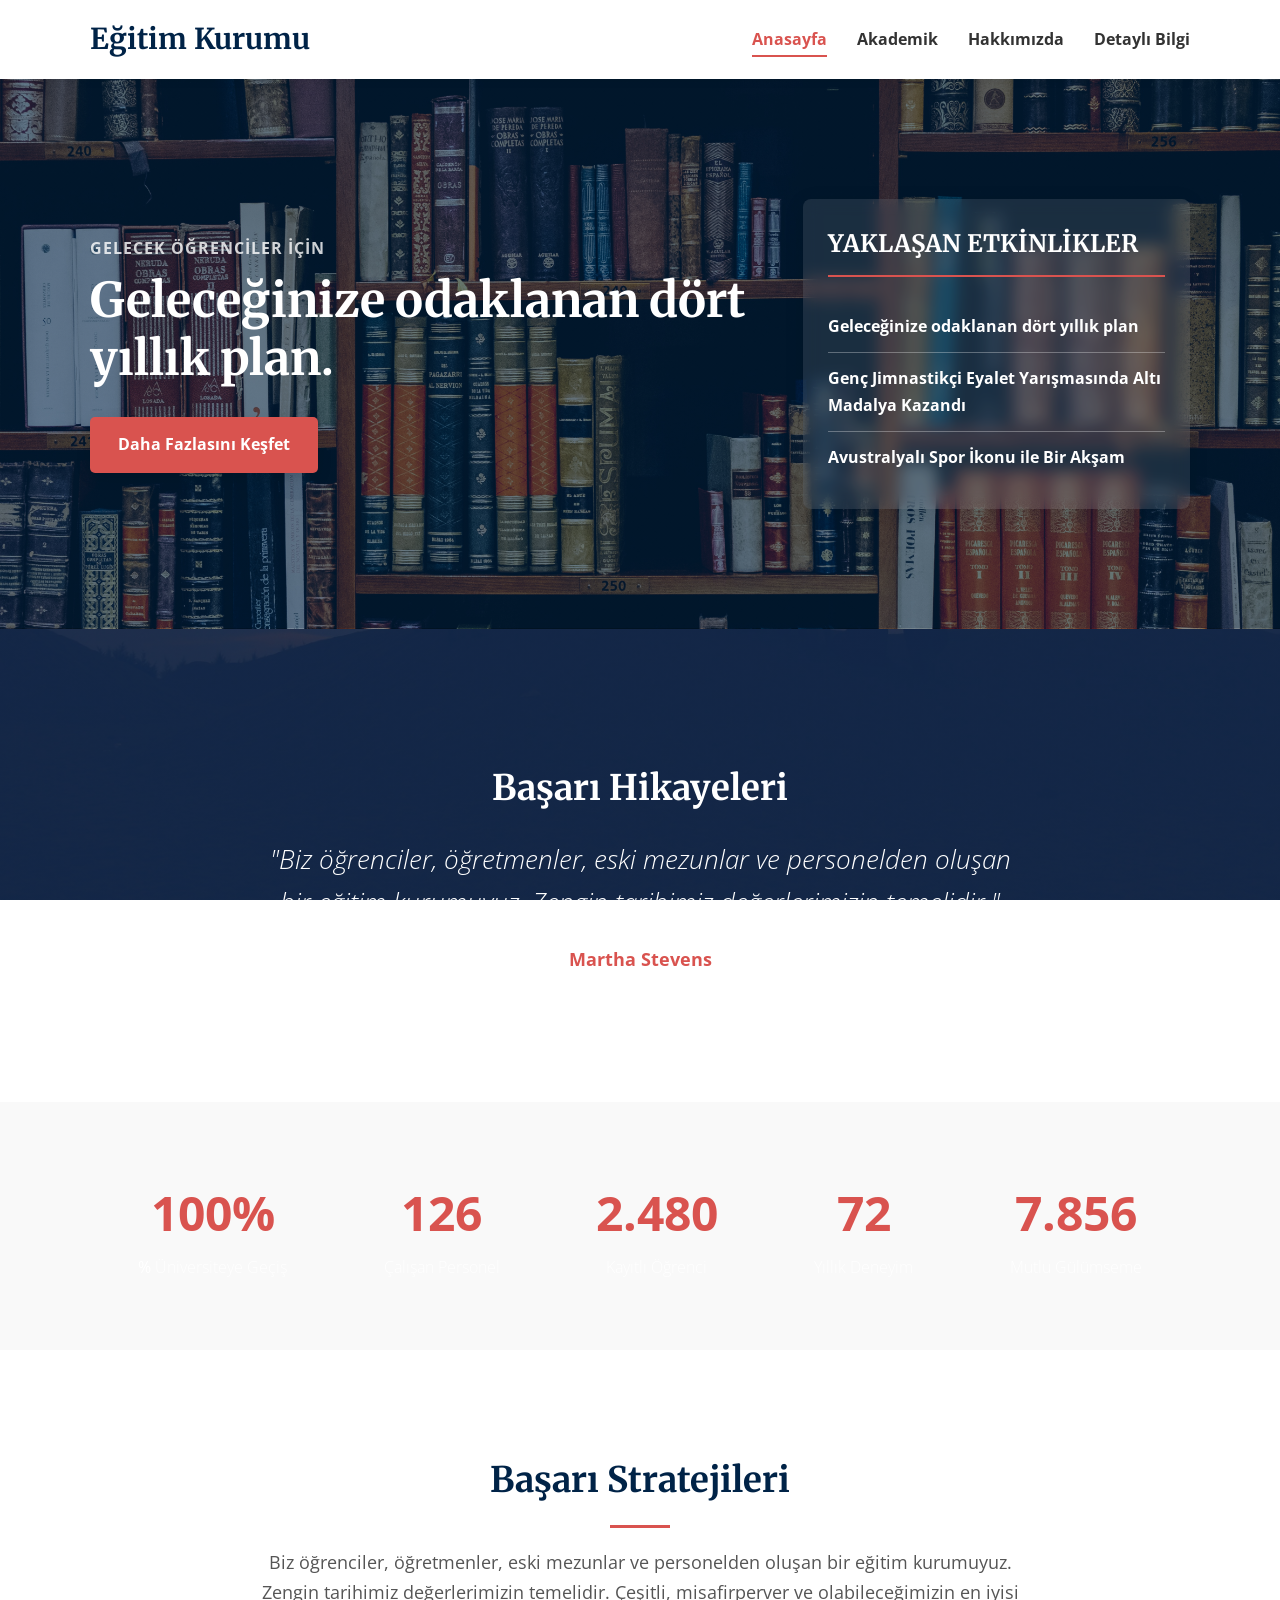
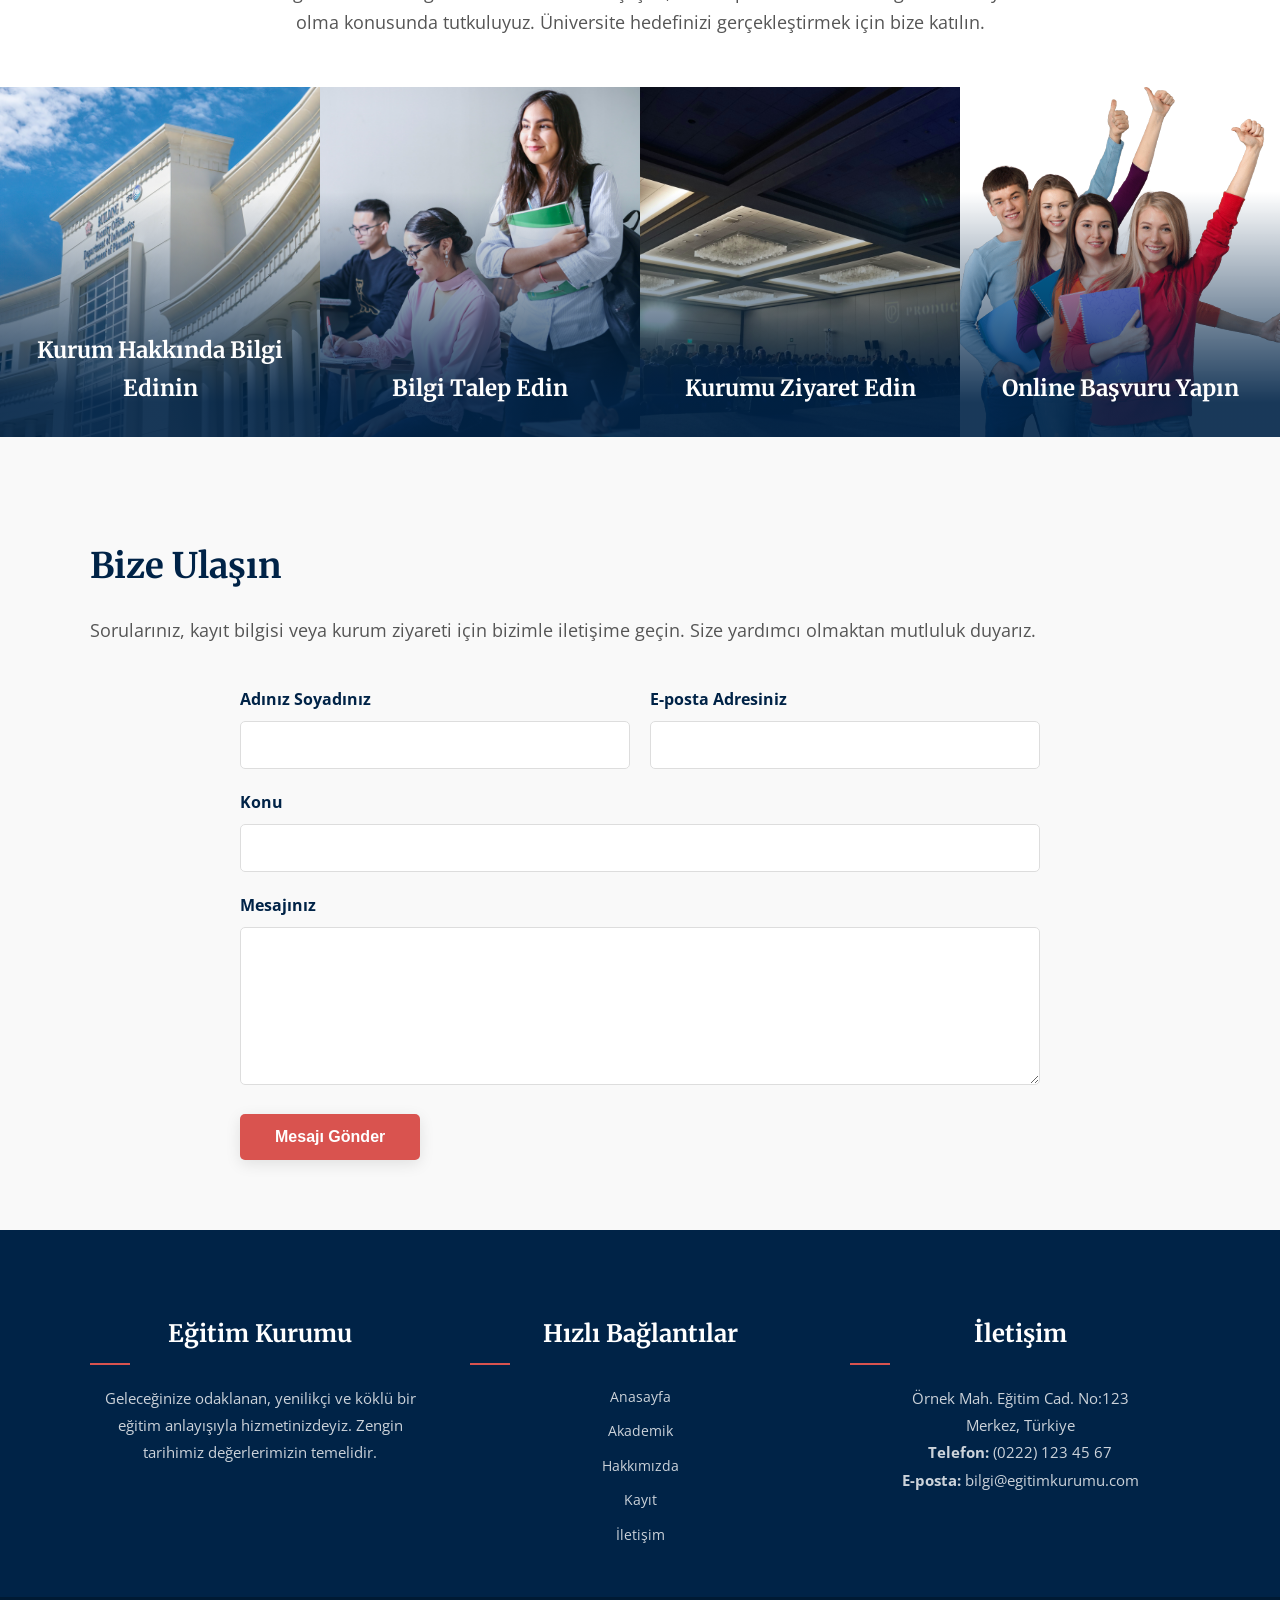
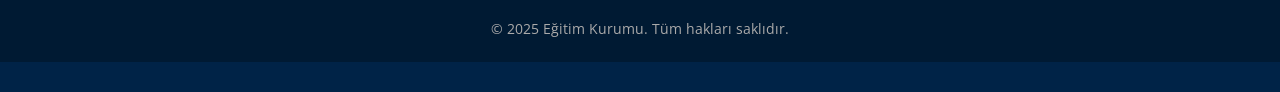
==== index.html @ 1feba9d6 "Add files via upload" ====
<!DOCTYPE html>
<html lang="tr">
<head>
    <meta charset="UTF-8">
    <meta name="viewport" content="width=device-width, initial-scale=1.0">
    <title>Eğitim Kurumu - Modern Tasarım</title>
    <link rel="stylesheet" href="style.css">
    
    <link rel="preconnect" href="https://fonts.googleapis.com">
    <link rel="preconnect" href="https://fonts.gstatic.com" crossorigin>
    <link href="https://fonts.googleapis.com/css2?family=Merriweather:wght@400;700&family=Open+Sans:wght@300;400;700&display=swap" rel="stylesheet">
</head>
<body>

    <header>
        
        <nav class="main-nav">
            <div class="container">
                <div class="logo">
                    <strong>Eğitim Kurumu</strong>
                </div>
                <ul class="nav-links">
                    <li><a href="index.html" class="active">Anasayfa</a></li>
                    <li><a href="akademik.html">Akademik</a></li>
                    <li><a href="hakkimizda.html">Hakkımızda</a></li>
                    <li><a href="detayli_bilgi.html">Detaylı Bilgi</a></li>
                    
                </ul>
            </div>
        </nav>
    </header>

    <main>
        <section class="hero">
            <div class="hero-content container">
                <div class="hero-left reveal-on-scroll">
                    <span class="subtitle">GELECEK ÖĞRENCİLER İÇİN</span>
                    <h1>Geleceğinize odaklanan dört yıllık plan.</h1>
                    <a href="#" class="btn-explore">Daha Fazlasını Keşfet</a>
                </div>
                <div class="hero-right reveal-on-scroll">
                    <div class="events-box">
                        <h3>YAKLAŞAN ETKİNLİKLER</h3>
                        <ul>
                            <li><a href="#">Geleceğinize odaklanan dört yıllık plan</a></li>
                            <li><a href="#">Genç Jimnastikçi Eyalet Yarışmasında Altı Madalya Kazandı</a></li>
                            <li><a href="#">Avustralyalı Spor İkonu ile Bir Akşam</a></li>
                        </ul>
                    </div>
                </div>
            </div>
        </section>

        <section class="success-stories">
            <div class="container reveal-on-scroll">
                <h2>Başarı Hikayeleri</h2>
                <p class="testimonial-quote">"Biz öğrenciler, öğretmenler, eski mezunlar ve personelden oluşan bir eğitim kurumuyuz. Zengin tarihimiz değerlerimizin temelidir."</p>
                <span class="testimonial-author">Martha Stevens</span>
                <span class="testimonial-title">Eğitim Kurumu Mezunu</span>
            </div>
        </section>

        <section class="stats">
             <div class="container stats-grid reveal-on-scroll">
                <div class="stat-item">
                    <span class="stat-number stat-counter" data-target="100">0</span>%
                    <span class="stat-label">Üniversiteye Geçiş</span>
                </div>
                <div class="stat-item">
                    <span class="stat-number stat-counter" data-target="126">0</span>
                    <span class="stat-label">Çalışan Personel</span>
                </div>
                <div class="stat-item">
                    <span class="stat-number stat-counter" data-target="2480">0</span>
                    <span class="stat-label">Kayıtlı Öğrenci</span>
                </div>
                <div class="stat-item">
                    <span class="stat-number stat-counter" data-target="72">0</span>
                    <span class="stat-label">Yıllık Deneyim</span>
                </div>
                <div class="stat-item">
                    <span class="stat-number stat-counter" data-target="7856">0</span>
                    <span class="stat-label">Mutlu Gülümseme</span>
                </div>
            </div>
        </section>

        <section class="strategies">
            <div class="container intro reveal-on-scroll">
                <h2>Başarı Stratejileri</h2>
                <p>Biz öğrenciler, öğretmenler, eski mezunlar ve personelden oluşan bir eğitim kurumuyuz. Zengin tarihimiz değerlerimizin temelidir. Çeşitli, misafirperver ve olabileceğimizin en iyisi olma konusunda tutkuluyuz. Üniversite hedefinizi gerçekleştirmek için bize katılın.</p>
            </div>
            
             <div class="cta-grid reveal-on-scroll">
                <div class="cta-item" style="background-image: url(info.jpg);">
                    <a href="#">Kurum Hakkında Bilgi Edinin</a>
                </div>
                <div class="cta-item" style="background-image: url(derslik.jpg);">
                    <a href="#">Bilgi Talep Edin</a>
                </div>
                <div class="cta-item" style="background-image: url(photoexample1.jpg);">
                    <a href="#">Kurumu Ziyaret Edin</a>
                </div>
                <div class="cta-item" style="background-image: url(photoexample2.png);">
                    <a href="#">Online Başvuru Yapın</a>
                </div>
            </div>
        </section>
		
		<section class="contact">
    <div class="container reveal-on-scroll">
        <div class="intro text-center">
            <h2>Bize Ulaşın</h2>
            <p>Sorularınız, kayıt bilgisi veya kurum ziyareti için bizimle iletişime geçin. Size yardımcı olmaktan mutluluk duyarız.</p>
        </div>
        
        <form action="#" method="POST" class="contact-form">
            <div class="form-grid">
                <div class="form-group">
                    <label for="name">Adınız Soyadınız</label>
                    <input type="text" id="name" name="name" required>
                </div>
                <div class="form-group">
                    <label for="email">E-posta Adresiniz</label>
                    <input type="email" id="email" name="email" required>
                </div>
            </div>
            <div class="form-group">
                <label for="subject">Konu</label>
                <input type="text" id="subject" name="subject">
            </div>
            <div class="form-group">
                <label for="message">Mesajınız</label>
                <textarea id="message" name="message" rows="6" required></textarea>
            </div>
            <div class="text-center">
                <button type="submit" class="btn-explore">Mesajı Gönder</button>
            </div>
        </form>
    </div>
</section>
    </main>
	<footer class="main-footer">
    <div class="container footer-grid">
        
        <div class="footer-column">
            <h3>Eğitim Kurumu</h3>
            <p>Geleceğinize odaklanan, yenilikçi ve köklü bir eğitim anlayışıyla hizmetinizdeyiz. Zengin tarihimiz değerlerimizin temelidir.</p>
        </div>

        <div class="footer-column">
            <h3>Hızlı Bağlantılar</h3>
            <ul class="footer-links">
                <li><a href="index.html">Anasayfa</a></li>
                <li><a href="akademik.html">Akademik</a></li>
                <li><a href="hakkimizda.html">Hakkımızda</a></li>
                <li><a href="#">Kayıt</a></li>
                <li><a href="#">İletişim</a></li>
            </ul>
        </div>

        <div class="footer-column">
            <h3>İletişim</h3>
            <p>
                Örnek Mah. Eğitim Cad. No:123<br>
                Merkez, Türkiye
            </p>
            <p>
                <strong>Telefon:</strong> (0222) 123 45 67<br>
                <strong>E-posta:</strong> bilgi@egitimkurumu.com
            </p>
        </div>

    </div>
    
    <div class="footer-bottom">
        <div class="container">
            <p>&copy; 2025 Eğitim Kurumu. Tüm hakları saklıdır.</p>
        </div>
    </div>
</footer>

    <script>
        document.addEventListener("DOMContentLoaded", () => {
            
            // --- BÖLÜM 1: SAYAÇ ANİMASYONU (Mevcut Kod) ---
            const animateCounter = (el, target) => {
                let start = 0;
                let duration = 2000; 
                let startTime = null;

                const step = (timestamp) => {
                    if (!startTime) startTime = timestamp;
                    const progress = Math.min((timestamp - startTime) / duration, 1);
                    el.innerText = Math.floor(progress * target).toLocaleString('tr-TR');
                    
                    if (progress < 1) {
                        window.requestAnimationFrame(step);
                    } else {
                        el.innerText = target.toLocaleString('tr-TR');
                        if (el.dataset.target === "100") {
                            el.innerText += "%";
                        }
                    }
                };
                window.requestAnimationFrame(step);
            };

            const counterObserver = new IntersectionObserver((entries, observer) => {
                entries.forEach(entry => {
                    if (entry.isIntersecting) {
                        const counter = entry.target.querySelector('.stat-counter');
                        const target = +counter.dataset.target; 
                        animateCounter(counter, target);
                        observer.unobserve(entry.target); 
                    }
                });
            }, {
                threshold: 0.5 
            });

            document.querySelectorAll('.stat-item').forEach(item => {
                counterObserver.observe(item);
            });


            // --- BÖLÜM 2: YENİ EKLENDİ (Scroll'da Belirme Efekti) ---
            const revealObserver = new IntersectionObserver((entries, observer) => {
                entries.forEach(entry => {
                    // Öğe ekrana girdiği anda
                    if (entry.isIntersecting) {
                        // 'is-visible' sınıfını ekle (CSS animasyonu tetikler)
                        entry.target.classList.add('is-visible');
                        // Animasyon bir kez çalıştığı için gözlemlemeyi bırak
                        observer.unobserve(entry.target);
                    }
                });
            }, {
                threshold: 0.1 // Öğenin %10'u görününce tetikle
            });

            // .reveal-on-scroll sınıfına sahip tüm öğeleri seç ve gözlemle
            document.querySelectorAll('.reveal-on-scroll').forEach(el => {
                revealObserver.observe(el);
            });

        });
    </script>



</body>
</html>
---- style.css ----
/* --- TEMEL AYARLAR VE YENİ DEĞİŞKENLER --- */
:root {
    --primary-color: #002347; /* Ana Koyu Mavi */
    --accent-color: #d9534f;  /* Vurgu Rengi (Kırmızı) */
    --text-dark: #333;
    --text-light: #f4f4f4;
    --section-bg: #f9f9f9;   /* Bölümler için açık gri arka plan */
}

/* Daha pürüzsüz kaydırma ve kutu hesaplaması */
html {
    scroll-behavior: smooth;
}

body {
    /* Yeni ve daha profesyonel yazı tipleri */
    font-family: 'Open Sans', sans-serif;
    margin: 0;
    padding: 0;
    color: var(--text-dark);
    line-height: 1.7;
    background-color: #fff;
    -webkit-font-smoothing: antialiased; /* Fontları daha net göster */
}

.container {
    width: 90%;
    max-width: 1100px;
    margin: 0 auto;
}

h1, h2, h3, h4, h5, h6 {
    /* Başlıklar için daha şık, tırnaklı bir font */
    font-family: 'Merriweather', serif;
    font-weight: 700;
    color: var(--primary-color);
}

h1 { font-size: 3rem; }
h2 { font-size: 2.2rem; margin-bottom: 20px; }
h3 { font-size: 1.5rem; }

/* Genel bölüm stilleri (daha fazla boşluk) */
section {
    padding: 70px 0;
}
/* Her ikinci bölüme farklı arka plan rengi */
section:nth-of-type(odd) {
    background-color: var(--section-bg);
}

a {
    text-decoration: none;
    color: var(--accent-color);
    /* Tüm linklere yumuşak geçiş efekti */
    transition: all 0.3s ease;
}
a:hover {
    color: var(--primary-color);
}

/* --- HEADER / MENÜ --- */
.top-bar {
    background-color: var(--section-bg);
    padding: 10px 0;
    font-size: 0.85rem;
    border-bottom: 1px solid #ddd;
}
.top-bar .container { text-align: right; }
.top-bar a { margin-left: 15px; color: #555; }
.top-bar a:hover { color: var(--accent-color); }

.main-nav {
    background-color: #fff;
    padding: 15px 0;
    /* Menüyü sayfadan ayıran gölge efekti */
    box-shadow: 0 2px 10px rgba(0,0,0,0.05);
    position: sticky; /* Menüyü üste sabitler */
    top: 0;
    z-index: 1000;
}
.main-nav .container {
    display: flex;
    justify-content: space-between;
    align-items: center;
}
.logo { font-size: 1.8rem; font-family: 'Merriweather', serif; }
.logo strong { color: var(--primary-color); }

.nav-links { list-style: none; margin: 0; padding: 0; display: flex; }
.nav-links li { margin-left: 30px; }
.nav-links a {
    font-weight: 700;
    color: var(--text-dark);
    padding-bottom: 5px;
    position: relative; /* Efekt için */
}

/* Navigasyon için alt çizgi efekti */
.nav-links a::after {
    content: '';
    position: absolute;
    bottom: -2px;
    left: 0;
    width: 0;
    height: 2px;
    background-color: var(--accent-color);
    transition: width 0.4s ease;
}
.nav-links a:hover::after,
.nav-links a.active::after {
    width: 100%;
}
.nav-links a.active { color: var(--accent-color); }

/* --- ANA KARŞILAMA (HERO) --- */
.hero {
    background-image: linear-gradient(rgba(0, 35, 71, 0.6), rgba(0, 35, 71, 0.6)), url("mainbackground.jpg");
    background-size: cover;
    background-position: center;
    color: #fff;
    padding: 120px 0;
}
.hero-content {
    display: flex;
    justify-content: space-between;
    align-items: center;
    gap: 40px; /* Aradaki boşluk */
}
.hero-left { flex: 2; }
.hero-left .subtitle {
    font-size: 1rem;
    font-weight: 700;
    letter-spacing: 1px;
    color: rgba(255,255,255,0.8);
}
.hero-left h1 {
    margin: 10px 0 30px 0;
    color: #fff; /* Başlık rengi */
    line-height: 1.2;
}

/* Gelişmiş Buton Stili ve Efekti */
.btn-explore {
    background-color: var(--accent-color);
    color: #fff;
    padding: 14px 28px;
    border-radius: 5px;
    font-weight: 700;
    font-size: 1rem;
    display: inline-block; /* Efektler için */
    box-shadow: 0 4px 15px rgba(0,0,0,0.1);
    transition: all 0.3s ease;
}
.btn-explore:hover {
    background-color: #c9302c;
    color: #fff;
    /* Butona 'kalkma' efekti */
    transform: translateY(-3px);
    box-shadow: 0 6px 20px rgba(0,0,0,0.2);
}

.hero-right {
    flex: 1;
    background-color: rgba(255, 255, 255, 0.1);
    backdrop-filter: blur(8px);
    padding: 25px;
    border-radius: 8px; /* Yumuşak kenarlar */
    box-shadow: 0 4px 20px rgba(0,0,0,0.1);
}
.events-box h3 {
    border-bottom: 2px solid var(--accent-color);
    padding-bottom: 10px;
    margin-top: 0;
    color: #fff;
}
.events-box ul { list-style: none; padding: 0; margin: 0; }
.events-box li {
    padding: 12px 0;
    border-bottom: 1px solid rgba(255, 255, 255, 0.3);
}
.events-box li:last-child { border-bottom: none; }
.events-box a { color: #fff; font-weight: 700; }
.events-box a:hover { color: var(--accent-color); }

/* --- BAŞARI HİKAYELERİ (PARALAKS EFEKTİ) --- */
.success-stories {
    background-image: linear-gradient(rgba(0, 35, 71, 0.7), rgba(0, 35, 71, 0.7)), url('mezunlar.jpg');
    background-size: cover;
    background-position: center;
    color: #fff;
    padding: 100px 0;
    /* Basit Paralaks Efekti */
    background-attachment: fixed;
    text-align: center;
}
.success-stories h2 { color: #fff; }
.testimonial-quote {
    font-size: 1.6rem;
    font-style: italic;
    font-weight: 300;
    max-width: 750px;
    margin: 20px auto;
}
.testimonial-author {
    display: block;
    font-weight: 700;
    font-size: 1.1rem;
    margin-top: 20px;
    color: var(--accent-color);
}
.testimonial-title { font-size: 0.9rem; color: rgba(255,255,255,0.8); }

/* --- İSTATİSTİKLER (SAYAÇ EFEKTİ) --- */
.stats {
    background-color: var(--primary-color);
    color: #fff;
    padding: 60px 0;
}
.stats-grid {
    display: flex;
    justify-content: space-around;
    text-align: center;
    flex-wrap: wrap; /* Mobil için */
}
.stat-item {
    padding: 10px 20px;
}
.stat-item .stat-number {
    display: block;
    font-size: 3rem;
    font-weight: 700;
    color: var(--accent-color);
}
.stat-item .stat-label {
    font-size: 1rem;
    font-weight: 300;
    color: rgba(255,255,255,0.9);
}

/* --- STRATEJİLER (GELİŞMİŞ HOVER EFEKTİ) --- */
.strategies {
    padding-top: 70px;
    padding-bottom: 0; /* Grid altta olduğu için */
    background-color: #fff;
}
.strategies .intro {
    max-width: 800px;
    margin: 0 auto 50px auto;
    text-align: center;
}
.strategies .intro h2::after {
    /* Başlık altına şık bir ayraç */
    content: '';
    display: block;
    width: 60px;
    height: 3px;
    background-color: var(--accent-color);
    margin: 15px auto 0;
}
.strategies .intro p {
    font-size: 1.1rem;
    color: #555;
}

.cta-grid {
    display: grid;
    grid-template-columns: repeat(4, 1fr);
    width: 100%;
}
.cta-item {
    height: 350px;
    background-size: cover;
    background-position: center;
    position: relative;
    display: flex;
    justify-content: center;
    align-items: flex-end;
    overflow: hidden; /* Taşan efekti gizle */
    text-align: center;
}
.cta-item a {
    color: #fff;
    font-size: 1.4rem;
    font-family: 'Merriweather', serif;
    font-weight: 700;
    padding: 30px 20px;
    position: relative;
    z-index: 2;
    transition: all 0.4s ease;
    width: 100%;
}

/* Görüntü zoom efekti için arkaplan katmanı */
.cta-item::before {
    content: '';
    position: absolute;
    top: 0; left: 0; right: 0; bottom: 0;
    background: inherit; /* HTML'deki stili kopyalar */
    background-size: cover;
    background-position: center;
    z-index: 0;
    transition: transform 0.5s ease-out; /* Zoom efekti */
}
/* Alttan gelen gölge katmanı */
.cta-item::after {
    content: '';
    position: absolute;
    bottom: 0; left: 0; right: 0;
    height: 100%;
    background: linear-gradient(to top, rgba(0, 35, 71, 0.9) 10%, transparent 70%);
    z-index: 1;
    transition: all 0.4s ease;
}

/* CTA HOVER EFEKTİ */
.cta-item:hover::before {
    /* Arka plan resmini büyüt */
    transform: scale(1.1);
}
.cta-item:hover::after {
    /* Gölgeyi daha belirgin yap */
    background: linear-gradient(to top, rgba(0, 35, 71, 1) 30%, transparent 80%);
}
.cta-item:hover a {
    /* Metni hafifçe yukarı kaldır */
    transform: translateY(-10px);
}

/* --- FOOTER --- */
.main-footer {
    background-color: #222;
    color: #aaa;
    padding: 30px 0;
    text-align: center;
    font-size: 0.9rem;
}
.main-footer p { margin: 0; }

.reveal-on-scroll {
    opacity: 0;
    transform: translateY(40px); /* 40px aşağıdan gelsin */
    transition: opacity 1s ease-out, transform 0.8s ease-out;
    
    /* Tarayıcıya ipucu vererek performansı artır */
    will-change: opacity, transform; 
}

/* 2. Bitiş durumu: JavaScript bu sınıfı ekleyecek */
.reveal-on-scroll.is-visible {
    opacity: 1;
    transform: translateY(0);
}

/* 3. (Opsiyonel) Hero bölümündeki sağ kutu biraz gecikmeli gelsin */
.hero-right.reveal-on-scroll {
    transition-delay: 0.2s; /* 200ms gecikme */
}

/* 4. (Opsiyonel) Strateji kartları biraz gecikmeli gelsin */
.cta-grid.reveal-on-scroll {
    transition-delay: 0.3s; /* 300ms gecikme */
}
/* --- YENİ EKLENDİ: İLETİŞİM FORMU --- */
.contact {
    background-color: var(--section-bg); /* Açık gri arka plan */
}

.contact .intro p {
    font-size: 1.1rem;
    color: #555;
}

.contact-form {
    max-width: 800px;
    margin: 40px auto 0 auto;
}

/* Formu grid ile 2'li sütunlara ayır */
.form-grid {
    display: grid;
    grid-template-columns: 1fr 1fr;
    gap: 20px;
}

.form-group {
    margin-bottom: 20px;
}

.form-group label {
    display: block;
    margin-bottom: 8px;
    font-weight: 700;
    color: var(--primary-color);
}

.form-group input,
.form-group textarea {
    width: 100%;
    padding: 12px;
    border: 1px solid #ddd;
    border-radius: 5px;
    font-family: 'Open Sans', sans-serif;
    font-size: 1rem;
    box-sizing: border-box; /* Önemli: Padding'i genişliğe dahil et */
    transition: border-color 0.3s, box-shadow 0.3s;
}

.form-group input:focus,
.form-group textarea:focus {
    outline: none;
    border-color: var(--primary-color);
    box-shadow: 0 0 5px rgba(0, 35, 71, 0.2);
}

.contact-form .btn-explore {
    font-size: 1rem;
    padding: 14px 35px;
    cursor: pointer;
    border: none;
}


/* --- YENİ EKLENDİ: FOOTER --- */
.main-footer {
    background-color: var(--primary-color);
    color: rgba(255, 255, 255, 0.8);
    padding-top: 60px;
}

.footer-grid {
    display: grid;
    grid-template-columns: repeat(3, 1fr); /* 3 sütunlu grid */
    gap: 40px;
    padding-bottom: 40px;
}

.footer-column h3 {
    color: #fff;
    font-family: 'Merriweather', serif;
    margin-bottom: 20px;
    position: relative;
}

/* Başlık altı çizgi efekti */
.footer-column h3::after {
    content: '';
    display: block;
    width: 40px;
    height: 2px;
    background-color: var(--accent-color);
    margin-top: 8px;
}

.footer-column p {
    line-height: 1.8;
    font-size: 0.95rem;
}

.footer-links {
    list-style: none;
    padding: 0;
    margin: 0;
}

.footer-links li {
    margin-bottom: 10px;
}

.footer-links a {
    color: rgba(255, 255, 255, 0.8);
    text-decoration: none;
    transition: all 0.3s ease;
}

.footer-links a:hover {
    color: #fff;
    padding-left: 5px; /* Hover'da hafif kayma efekti */
}

.footer-bottom {
    background-color: #001a33; /* Ana renkten biraz daha koyu */
    color: #aaa;
    padding: 20px 0;
    text-align: center;
    font-size: 0.9rem;
}

.footer-bottom p {
    margin: 0;
}
/* --- YENİ EKLENDİ: AKADEMİK SAYFASI STİLLERİ --- */

/* 1. Sayfa Başlığı (Mini Hero) */
.page-header {
    background-image: linear-gradient(rgba(0, 35, 71, 0.7), rgba(0, 35, 71, 0.7)), url('https://placehold.co/1920x400/5a7a9a/white?text=Akademik');
    background-size: cover;
    background-position: center;
    padding: 80px 0;
    text-align: center;
    color: #fff;
}

.page-header h1 {
    color: #fff;
    font-size: 3rem;
}

/* 2. Felsefe Bölümü (Arka plan rengi) */
.philosophy {
    background-color: var(--section-bg);
}
.philosophy .intro p {
    font-size: 1.2rem;
    font-style: italic;
    color: #555;
    max-width: 800px;
    margin-left: auto;
    margin-right: auto;
}

/* 3. Programlar Bölümü */
.programs {
    background-color: #fff;
}

.program-grid {
    display: grid;
    grid-template-columns: repeat(3, 1fr);
    gap: 30px;
    margin-top: 40px;
}

.program-card {
    background-color: #fff;
    border-radius: 8px;
    box-shadow: 0 4px 20px rgba(0,0,0,0.07);
    overflow: hidden;
    transition: transform 0.3s ease, box-shadow 0.3s ease;
}

.program-card:hover {
    transform: translateY(-8px);
    box-shadow: 0 10px 30px rgba(0,0,0,0.12);
}

.program-card img {
    width: 100%;
    height: 200px; /* Kart görselleri için sabit yükseklik */
    object-fit: cover; /* Resmin orantılı kalmasını sağlar */
    display: block;
}

.program-content {
    padding: 25px;
}

.program-content h3 {
    margin-top: 0;
    margin-bottom: 10px;
    color: var(--primary-color);
}

.program-content p {
    font-size: 0.95rem;
    color: #555;
    line-height: 1.6;
}

.btn-learn-more {
    display: inline-block;
    margin-top: 15px;
    font-weight: 700;
    color: var(--accent-color);
    text-decoration: none;
    position: relative;
}

.btn-learn-more::after {
    content: '→';
    margin-left: 5px;
    transition: margin-left 0.3s ease;
}

.btn-learn-more:hover::after {
    margin-left: 10px;
}

/* 4. Kaynaklar (Split Section) */
.resources {
    background-color: var(--section-bg);
}
.split-section {
    display: grid;
    grid-template-columns: 1fr 1fr;
    gap: 40px;
    align-items: center;
}
.split-image img {
    width: 100%;
    border-radius: 8px;
    box-shadow: 0 10px 30px rgba(0,0,0,0.1);
}
.split-content h2 {
    margin-top: 0;
}
.split-content p {
    font-size: 1.05rem;
    line-height: 1.7;
}

/* 5. Eylem Çağrısı Banner */
.cta-banner {
    background-color: var(--primary-color);
    color: #fff;
    padding: 60px 0;
}
.cta-banner h2 {
    color: #fff;
    margin-top: 0;
}
.cta-banner p {
    font-size: 1.2rem;
    color: rgba(255,255,255,0.8);
    margin-bottom: 30px;
}
.cta-banner .btn-explore {
    background-color: #fff;
    color: var(--primary-color);
}
.cta-banner .btn-explore:hover {
    background-color: var(--accent-color);
    color: #fff;
}
.page-header p.subtitle {
    font-size: 1.3rem;
    font-weight: 300;
    color: rgba(255, 255, 255, 0.8);
    margin-top: 10px;
}


/* 4'lü (2x2) program grid'i için yeni sınıf */
.program-grid-fours {
    display: grid;
    grid-template-columns: repeat(2, 1fr); /* Varsayılan olarak 2 sütun */
    gap: 30px;
    margin-top: 40px;
}

/* Kaynaklar bölümündeki özellik listesi */
.split-content .feature-list {
    list-style-type: none; /* Madde işareti olmasın */
    padding-left: 0;
    margin-top: 20px;
}

.split-content .feature-list li {
    font-size: 1.05rem;
    position: relative;
    padding-left: 30px; /* İkon için boşluk */
    margin-bottom: 15px;
}

/* Liste elemanları için 'tik' işareti efekti */
.split-content .feature-list li::before {
    content: '✓'; /* Tik işareti */
    position: absolute;
    left: 0;
    top: 0;
    color: var(--accent-color); /* Kırmızı vurgu rengi */
    font-weight: 700;
    font-size: 1.2rem;
}
/* --- YENİ EKLENDİ: HAKKIMIZDA SAYFASI STİLLERİ --- */

/* Giriş Bölümü */
.about-intro {
    padding: 70px 0;
    background-color: #fff;
}
.about-intro .lead {
    font-size: 1.3rem;
    font-weight: 400;
    color: var(--primary-color);
    max-width: 900px;
    margin: 20px auto 30px auto;
    line-height: 1.6;
}
.about-intro p {
    max-width: 800px;
    margin: 0 auto 15px auto;
    color: #555;
    line-height: 1.7;
}

/* Misyon ve Vizyon (Mevcut split-section kullanıldı) */
.mission-vision {
    background-color: var(--section-bg);
}
/* Görseli ters çevir (misyon bölümü için) */
.split-section.reverse {
    grid-template-areas: "content image";
}
.split-section.reverse .split-image {
    grid-area: image;
}
.split-section.reverse .split-content {
    grid-area: content;
}

/* Neden Bizi Seçmelisiniz? */
.why-choose-us {
    background-color: #fff;
}
.feature-grid {
    display: grid;
    grid-template-columns: repeat(3, 1fr);
    gap: 30px;
    margin-top: 50px;
}
.feature-item {
    text-align: center;
    padding: 30px;
    background-color: var(--section-bg);
    border-radius: 8px;
    box-shadow: 0 4px 15px rgba(0,0,0,0.05);
    transition: transform 0.3s ease, box-shadow 0.3s ease;
}
.feature-item:hover {
    transform: translateY(-5px);
    box-shadow: 0 8px 25px rgba(0,0,0,0.1);
}
.feature-item i { /* İkonlar için yer tutucu */
    font-size: 3rem;
    color: var(--accent-color);
    margin-bottom: 20px;
    display: block;
}
/* Not: İkonları gerçek font ikonlarıyla (Font Awesome gibi) değiştirmelisiniz */
.feature-item h3 {
    color: var(--primary-color);
    margin-top: 0;
    margin-bottom: 10px;
}
.feature-item p {
    font-size: 0.95rem;
    color: #555;
    line-height: 1.6;
}

/* Ekibimiz Bölümü */
.our-team {
    background-color: var(--section-bg);
}
.team-grid {
    display: grid;
    grid-template-columns: repeat(4, 1fr);
    gap: 30px;
    margin-top: 50px;
}
.team-member {
    background-color: #fff;
    border-radius: 8px;
    overflow: hidden;
    box-shadow: 0 4px 15px rgba(0,0,0,0.07);
    text-align: center;
    padding-bottom: 20px;
    transition: transform 0.3s ease, box-shadow 0.3s ease;
}
.team-member:hover {
    transform: translateY(-5px);
    box-shadow: 0 8px 25px rgba(0,0,0,0.12);
}
.team-member img {
    width: 100%;
    height: 250px; /* Görsel sabit yüksekliği */
    object-fit: cover;
    display: block;
    margin-bottom: 15px;
}
.team-member h3 {
    margin: 0;
    color: var(--primary-color);
}
.team-member span {
    display: block;
    font-size: 0.9rem;
    color: var(--accent-color);
    margin-bottom: 10px;
}
.team-member p {
    font-size: 0.9rem;
    color: #666;
    padding: 0 15px;
    line-height: 1.6;
}

/* Galeri Bölümü */
.gallery {
    background-color: #fff;
}
.gallery-grid {
    display: grid;
    grid-template-columns: repeat(auto-fit, minmax(300px, 1fr)); /* Esnek grid */
    gap: 15px;
    margin-top: 50px;
}
.gallery-grid img {
    width: 100%;
    height: 250px; /* Galeri görselleri için sabit yükseklik */
    object-fit: cover;
    border-radius: 8px;
    box-shadow: 0 4px 15px rgba(0,0,0,0.07);
    transition: transform 0.3s ease, box-shadow 0.3s ease;
}
.gallery-grid img:hover {
    transform: scale(1.03);
    box-shadow: 0 8px 25px rgba(0,0,0,0.12);
}
/* --- YENİ EKLENDİ: DETAYLI BİLGİ SAYFASI --- */

.contact-page-section {
    background-color: var(--section-bg);
    padding: 60px 0;
}

.contact-page-grid {
    display: grid;
    grid-template-columns: 1fr 1.2fr; /* Sağ taraf (form) biraz daha geniş */
    gap: 40px;
    align-items: start; /* Yukarı hizala */
}

/* Sol Sütun: Bilgi Kutusu */
.contact-info-box {
    background-color: var(--primary-color);
    color: #fff;
    padding: 40px;
    border-radius: 8px;
    box-shadow: 0 4px 20px rgba(0,0,0,0.15);
}

.contact-info-box h3 {
    color: #fff;
    border-bottom: 2px solid var(--accent-color);
    padding-bottom: 15px;
    margin-top: 0;
}

.contact-info-box p {
    color: rgba(255,255,255,0.9);
    margin-bottom: 30px;
}

.info-list {
    list-style: none;
    padding: 0;
    margin: 0 0 30px 0;
}

.info-list li {
    display: flex;
    align-items: flex-start;
    margin-bottom: 20px;
    font-size: 0.95rem;
}

.info-list i {
    color: var(--accent-color);
    font-size: 1.2rem;
    margin-right: 15px;
    margin-top: 5px; /* İkonu metinle hizala */
    width: 20px;
    text-align: center;
}

.info-list a {
    color: #fff;
    text-decoration: underline;
}

.info-list a:hover {
    color: var(--accent-color);
}

.map-container iframe {
    border-radius: 5px;
    box-shadow: 0 4px 10px rgba(0,0,0,0.2);
}

/* Sağ Sütun: Form Kutusu */
.contact-form-box {
    background-color: #fff;
    padding: 40px;
    border-radius: 8px;
    box-shadow: 0 4px 20px rgba(0,0,0,0.05);
}

.contact-form-box h3 {
    margin-top: 0;
    color: var(--primary-color);
}

.form-notice {
    background-color: #fff8e1; /* Sarımsı uyarı rengi */
    border-left: 4px solid #ffc107;
    padding: 15px;
    margin-bottom: 25px;
    font-size: 0.9rem;
    color: #856404;
}

.contact-form-box select {
    width: 100%;
    padding: 12px;
    border: 1px solid #ddd;
    border-radius: 5px;
    font-family: 'Open Sans', sans-serif;
    font-size: 1rem;
    background-color: #fff;
    cursor: pointer;
}

.contact-form-box select:focus {
    outline: none;
    border-color: var(--primary-color);
}

.btn-explore.full-width {
    width: 100%;
    text-align: center;
    border: none;
    cursor: pointer;
    font-size: 1.1rem;
    margin-top: 10px;
}

/* --- MOBİL UYUMLULUK (Basit) --- */
@media (max-width: 992px) {
    .hero-content { flex-direction: column; text-align: center; }
    .hero-right { width: 100%; max-width: 400px; margin-top: 30px; }
    .stats-grid { grid-template-columns: 1fr 1fr; gap: 20px; }
    .cta-grid { grid-template-columns: 1fr 1fr; }
    .program-grid {
    grid-template-columns: repeat(2, 1fr); /* Tablette 2 sütun */
    }
    .feature-grid {
        grid-template-columns: repeat(2, 1fr); /* Tablette 2 sütun */
    }
    .team-grid {
        grid-template-columns: repeat(2, 1fr); /* Tablette 2 sütun */
    }
    .contact-page-grid {
        grid-template-columns: 1fr; /* Mobilde tek sütun */
    }
    .contact-info-box {
        padding: 30px;
    }
    .contact-form-box {
        padding: 30px;
    }
}

@media (max-width: 768px) {
    .nav-links { display: none; } /* Basitlik için menüyü gizle */
    .stats-grid { grid-template-columns: 1fr; gap: 30px; }
    .cta-grid { grid-template-columns: 1fr; }
    .cta-item { height: 250px; }
    h1 { font-size: 2.2rem; }
    h2 { font-size: 1.8rem; }
    .page-header p.subtitle {
    font-size: 1.1rem;
    }
    .program-grid-fours {
    grid-template-columns: 1fr; /* Mobilde 1 sütuna düşür */
    }
    .page-header h1 {
    font-size: 2.2rem;
    }
    .program-grid {
        grid-template-columns: 1fr; /* Mobilde 1 sütun */
    }
    .split-section {
        grid-template-columns: 1fr; /* Mobilde alt alta */
    }
    .split-image {
        margin-bottom: 20px; /* Resim ile yazı arasına boşluk */
    }
    .about-intro .lead {
    font-size: 1.1rem;
    }
    .feature-grid {
        grid-template-columns: 1fr; /* Mobilde 1 sütun */
    }
    .team-grid {
        grid-template-columns: 1fr; /* Mobilde 1 sütun */
    }
}
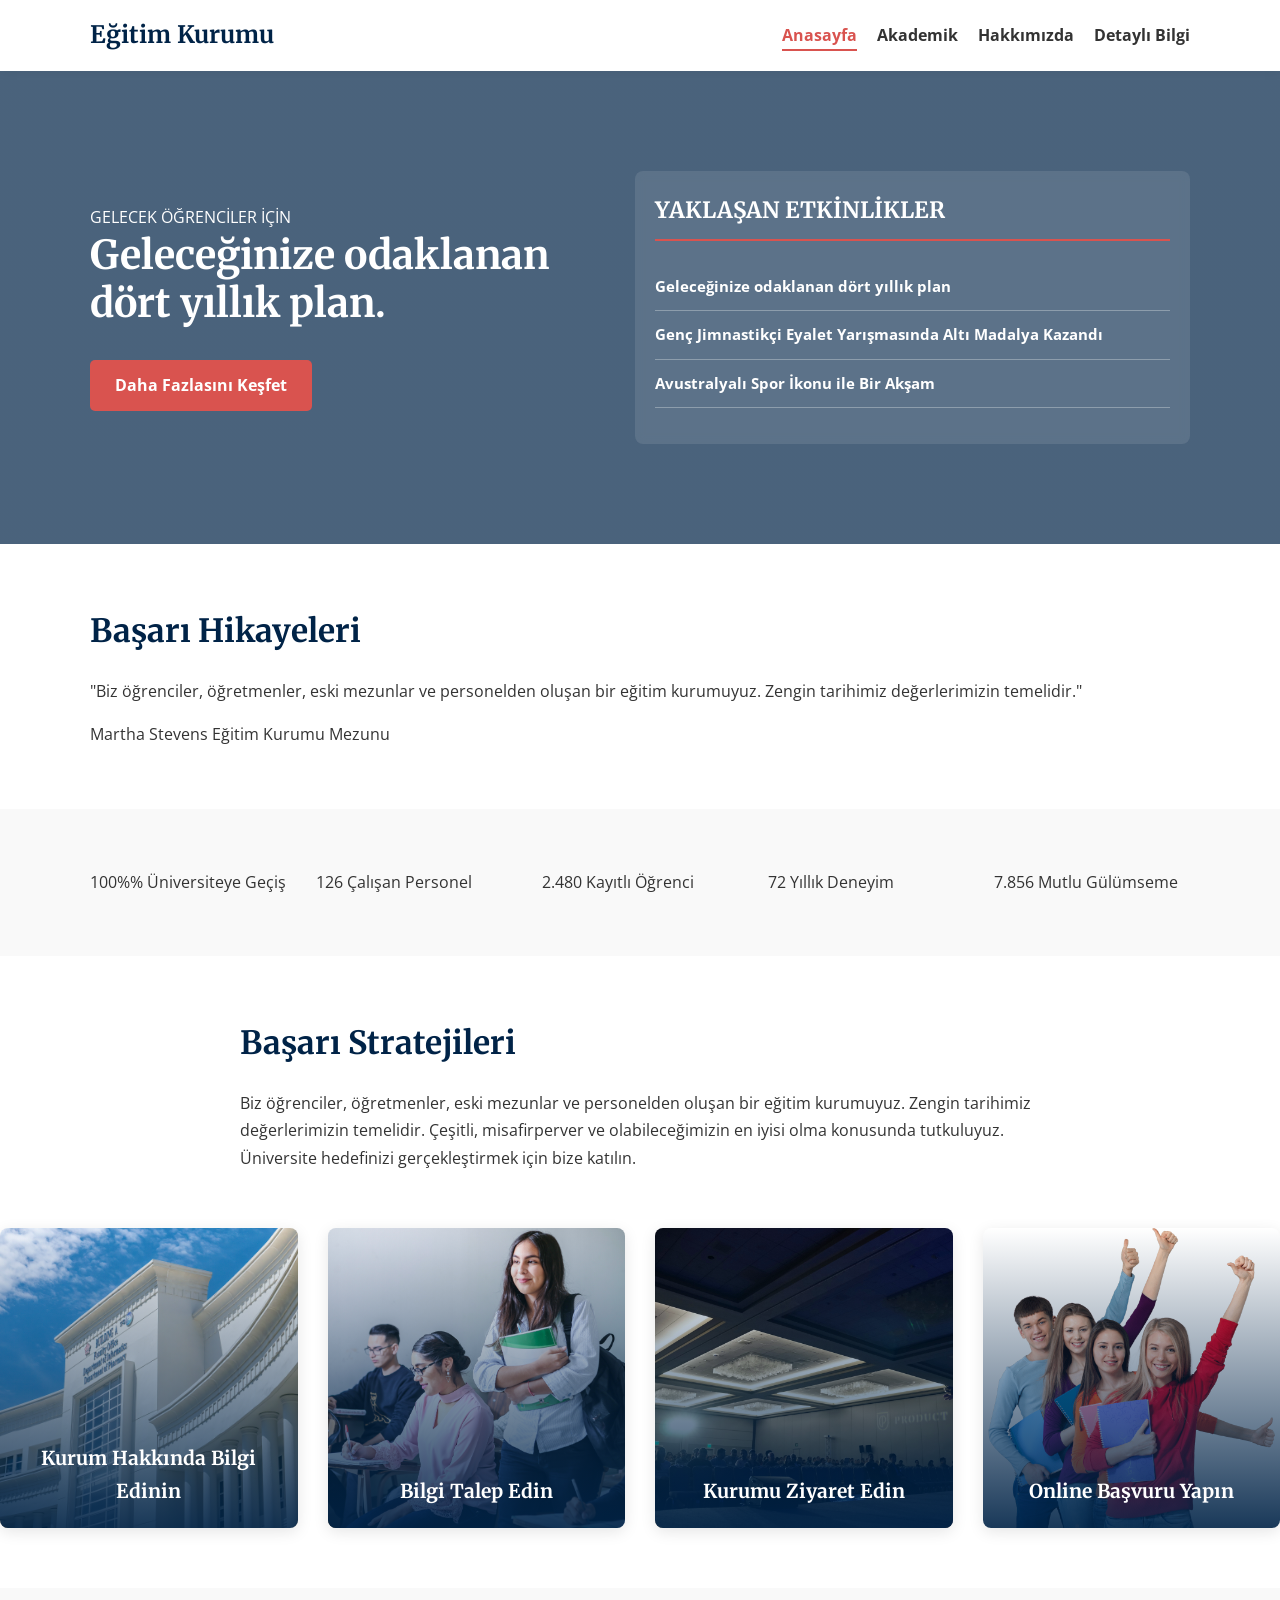
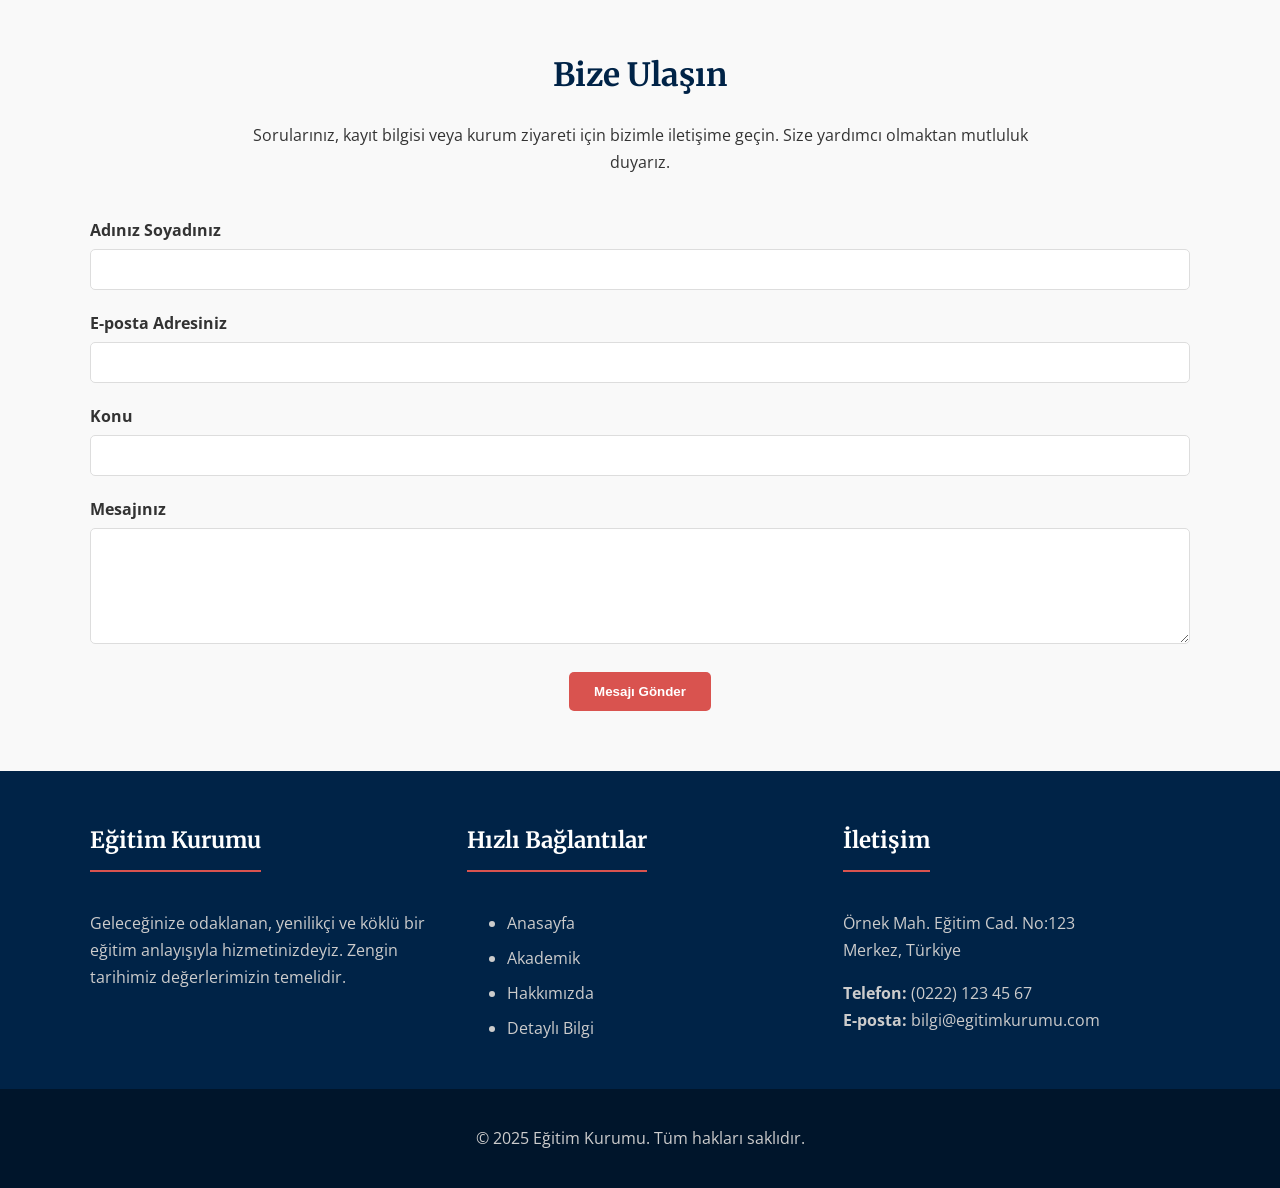
==== commit 6aaacc4b: "Fix footer" ====
--- a/index.html
+++ b/index.html
@@ -154,8 +154,7 @@
                 <li><a href="index.html">Anasayfa</a></li>
                 <li><a href="akademik.html">Akademik</a></li>
                 <li><a href="hakkimizda.html">Hakkımızda</a></li>
-                <li><a href="#">Kayıt</a></li>
-                <li><a href="#">İletişim</a></li>
+                <li><a href="detayli_bilgi.html">Detaylı Bilgi</a></li>
             </ul>
         </div>
 
@@ -250,4 +249,4 @@
 
 
 </body>
-</html>+</html>
--- a/style.css
+++ b/style.css
@@ -1,81 +1,74 @@
-/* --- TEMEL AYARLAR VE YENİ DEĞİŞKENLER --- */
+/* --- 1. TEMEL SIFIRLAMA VE AYARLAR (EN ÖNEMLİ KISIM) --- */
+* {
+    /* Bu satır, kutuların boyutunu padding dahil hesaplar. Taşmayı engeller. */
+    box-sizing: border-box; 
+}
+
 :root {
-    --primary-color: #002347; /* Ana Koyu Mavi */
-    --accent-color: #d9534f;  /* Vurgu Rengi (Kırmızı) */
+    --primary-color: #002347;
+    --accent-color: #d9534f;
     --text-dark: #333;
     --text-light: #f4f4f4;
-    --section-bg: #f9f9f9;   /* Bölümler için açık gri arka plan */
-}
-
-/* Daha pürüzsüz kaydırma ve kutu hesaplaması */
-html {
-    scroll-behavior: smooth;
-}
-
-body {
-    /* Yeni ve daha profesyonel yazı tipleri */
-    font-family: 'Open Sans', sans-serif;
+    --section-bg: #f9f9f9;
+}
+
+html, body {
     margin: 0;
     padding: 0;
+    width: 100%;
+    /* Yatay taşmayı kesinlikle engeller */
+    overflow-x: hidden; 
+    scroll-behavior: smooth;
+    font-family: 'Open Sans', sans-serif;
     color: var(--text-dark);
     line-height: 1.7;
     background-color: #fff;
-    -webkit-font-smoothing: antialiased; /* Fontları daha net göster */
-}
-
+}
+
+/* Görsellerin asla ekran dışına taşmamasını sağlar */
+img {
+    max-width: 100%;
+    height: auto;
+    display: block;
+}
+
+/* --- 2. GENEL DÜZEN --- */
 .container {
     width: 90%;
     max-width: 1100px;
     margin: 0 auto;
+    /* Container içindeki taşmaları da engelle */
+    overflow: hidden; 
 }
 
 h1, h2, h3, h4, h5, h6 {
-    /* Başlıklar için daha şık, tırnaklı bir font */
     font-family: 'Merriweather', serif;
     font-weight: 700;
     color: var(--primary-color);
-}
-
-h1 { font-size: 3rem; }
-h2 { font-size: 2.2rem; margin-bottom: 20px; }
-h3 { font-size: 1.5rem; }
-
-/* Genel bölüm stilleri (daha fazla boşluk) */
-section {
-    padding: 70px 0;
-}
-/* Her ikinci bölüme farklı arka plan rengi */
-section:nth-of-type(odd) {
-    background-color: var(--section-bg);
-}
-
-a {
-    text-decoration: none;
-    color: var(--accent-color);
-    /* Tüm linklere yumuşak geçiş efekti */
-    transition: all 0.3s ease;
-}
-a:hover {
-    color: var(--primary-color);
-}
-
-/* --- HEADER / MENÜ --- */
+    margin-top: 0;
+}
+
+h1 { font-size: 2.5rem; line-height: 1.2; }
+h2 { font-size: 2rem; margin-bottom: 20px; }
+h3 { font-size: 1.4rem; }
+
+section { padding: 60px 0; }
+section:nth-of-type(odd) { background-color: var(--section-bg); }
+
+a { text-decoration: none; color: inherit; transition: all 0.3s ease; }
+
+/* --- 3. HEADER & MENU --- */
 .top-bar {
     background-color: var(--section-bg);
     padding: 10px 0;
     font-size: 0.85rem;
     border-bottom: 1px solid #ddd;
 }
-.top-bar .container { text-align: right; }
-.top-bar a { margin-left: 15px; color: #555; }
-.top-bar a:hover { color: var(--accent-color); }
-
 .main-nav {
     background-color: #fff;
     padding: 15px 0;
-    /* Menüyü sayfadan ayıran gölge efekti */
     box-shadow: 0 2px 10px rgba(0,0,0,0.05);
-    position: sticky; /* Menüyü üste sabitler */
+    position: sticky;
     top: 0;
     z-index: 1000;
 }
@@ -83,917 +76,185 @@
     display: flex;
     justify-content: space-between;
     align-items: center;
-}
-.logo { font-size: 1.8rem; font-family: 'Merriweather', serif; }
-.logo strong { color: var(--primary-color); }
-
+    overflow: visible; /* Menü dropdown taşması için */
+}
+.logo { font-size: 1.5rem; font-family: 'Merriweather', serif; color: var(--primary-color); }
 .nav-links { list-style: none; margin: 0; padding: 0; display: flex; }
-.nav-links li { margin-left: 30px; }
-.nav-links a {
-    font-weight: 700;
-    color: var(--text-dark);
-    padding-bottom: 5px;
-    position: relative; /* Efekt için */
-}
-
-/* Navigasyon için alt çizgi efekti */
+.nav-links li { margin-left: 20px; }
+.nav-links a { font-weight: 700; color: var(--text-dark); position: relative; }
+.nav-links a.active { color: var(--accent-color); }
 .nav-links a::after {
-    content: '';
-    position: absolute;
-    bottom: -2px;
-    left: 0;
-    width: 0;
-    height: 2px;
-    background-color: var(--accent-color);
-    transition: width 0.4s ease;
-}
-.nav-links a:hover::after,
-.nav-links a.active::after {
-    width: 100%;
-}
-.nav-links a.active { color: var(--accent-color); }
-
-/* --- ANA KARŞILAMA (HERO) --- */
+    content: ''; position: absolute; bottom: -5px; left: 0; width: 0; height: 2px;
+    background-color: var(--accent-color); transition: width 0.3s;
+}
+.nav-links a:hover::after, .nav-links a.active::after { width: 100%; }
+
+/* --- 4. HERO SECTION --- */
 .hero {
-    background-image: linear-gradient(rgba(0, 35, 71, 0.6), rgba(0, 35, 71, 0.6)), url("mainbackground.jpg");
+    background-image: linear-gradient(rgba(0, 35, 71, 0.7), rgba(0, 35, 71, 0.7)), url('https://placehold.co/1920x800/6f8aa9/white?text=Ana+Görsel');
     background-size: cover;
     background-position: center;
     color: #fff;
-    padding: 120px 0;
+    padding: 100px 0;
 }
 .hero-content {
     display: flex;
     justify-content: space-between;
     align-items: center;
-    gap: 40px; /* Aradaki boşluk */
-}
-.hero-left { flex: 2; }
-.hero-left .subtitle {
-    font-size: 1rem;
-    font-weight: 700;
-    letter-spacing: 1px;
-    color: rgba(255,255,255,0.8);
-}
-.hero-left h1 {
-    margin: 10px 0 30px 0;
-    color: #fff; /* Başlık rengi */
-    line-height: 1.2;
-}
-
-/* Gelişmiş Buton Stili ve Efekti */
+    gap: 30px;
+}
+.hero-left { flex: 1; }
+.hero-left h1 { color: #fff; font-size: 2.5rem; }
+.hero-right {
+    flex: 1;
+    background-color: rgba(255, 255, 255, 0.1);
+    backdrop-filter: blur(5px);
+    padding: 20px;
+    border-radius: 8px;
+}
 .btn-explore {
     background-color: var(--accent-color);
     color: #fff;
-    padding: 14px 28px;
+    padding: 12px 25px;
     border-radius: 5px;
     font-weight: 700;
-    font-size: 1rem;
-    display: inline-block; /* Efektler için */
+    display: inline-block;
+    border: none;
+    cursor: pointer;
+}
+
+.events-box h3 { color: #fff; border-bottom: 2px solid var(--accent-color); padding-bottom: 10px; }
+.events-box ul { list-style: none; padding: 0; }
+.events-box li { padding: 10px 0; border-bottom: 1px solid rgba(255,255,255,0.3); }
+.events-box a { color: #fff; font-weight: bold; font-size: 0.95rem; }
+
+/* --- 5. GRIDS & CARDS (Akademik, Hakkımızda vb.) --- */
+.program-grid, .program-grid-fours, .feature-grid, .team-grid, .cta-grid, .gallery-grid, .footer-grid, .stats-grid {
+    display: grid;
+    gap: 30px;
+}
+/* Varsayılan sütun sayıları (Masaüstü) */
+.program-grid { grid-template-columns: repeat(3, 1fr); }
+.program-grid-fours { grid-template-columns: repeat(2, 1fr); }
+.feature-grid { grid-template-columns: repeat(3, 1fr); }
+.team-grid { grid-template-columns: repeat(4, 1fr); }
+.cta-grid { grid-template-columns: repeat(4, 1fr); }
+.stats-grid { grid-template-columns: repeat(5, 1fr); }
+.footer-grid { grid-template-columns: repeat(3, 1fr); }
+
+/* Kart Stilleri */
+.program-card, .feature-item, .team-member, .cta-item {
+    background: #fff;
+    border-radius: 8px;
+    overflow: hidden;
     box-shadow: 0 4px 15px rgba(0,0,0,0.1);
-    transition: all 0.3s ease;
-}
-.btn-explore:hover {
-    background-color: #c9302c;
-    color: #fff;
-    /* Butona 'kalkma' efekti */
-    transform: translateY(-3px);
-    box-shadow: 0 6px 20px rgba(0,0,0,0.2);
-}
-
-.hero-right {
-    flex: 1;
-    background-color: rgba(255, 255, 255, 0.1);
-    backdrop-filter: blur(8px);
-    padding: 25px;
-    border-radius: 8px; /* Yumuşak kenarlar */
-    box-shadow: 0 4px 20px rgba(0,0,0,0.1);
-}
-.events-box h3 {
-    border-bottom: 2px solid var(--accent-color);
-    padding-bottom: 10px;
-    margin-top: 0;
-    color: #fff;
-}
-.events-box ul { list-style: none; padding: 0; margin: 0; }
-.events-box li {
-    padding: 12px 0;
-    border-bottom: 1px solid rgba(255, 255, 255, 0.3);
-}
-.events-box li:last-child { border-bottom: none; }
-.events-box a { color: #fff; font-weight: 700; }
-.events-box a:hover { color: var(--accent-color); }
-
-/* --- BAŞARI HİKAYELERİ (PARALAKS EFEKTİ) --- */
-.success-stories {
-    background-image: linear-gradient(rgba(0, 35, 71, 0.7), rgba(0, 35, 71, 0.7)), url('mezunlar.jpg');
+}
+.cta-item {
+    height: 300px;
     background-size: cover;
     background-position: center;
-    color: #fff;
-    padding: 100px 0;
-    /* Basit Paralaks Efekti */
-    background-attachment: fixed;
-    text-align: center;
-}
-.success-stories h2 { color: #fff; }
-.testimonial-quote {
-    font-size: 1.6rem;
-    font-style: italic;
-    font-weight: 300;
-    max-width: 750px;
-    margin: 20px auto;
-}
-.testimonial-author {
-    display: block;
-    font-weight: 700;
-    font-size: 1.1rem;
-    margin-top: 20px;
-    color: var(--accent-color);
-}
-.testimonial-title { font-size: 0.9rem; color: rgba(255,255,255,0.8); }
-
-/* --- İSTATİSTİKLER (SAYAÇ EFEKTİ) --- */
-.stats {
+    display: flex;
+    align-items: flex-end;
+    justify-content: center;
+    position: relative;
+}
+.cta-item a {
+    position: relative; z-index: 2; color: #fff; font-weight: bold;
+    font-family: 'Merriweather', serif; font-size: 1.2rem; padding: 20px; text-align: center;
+}
+.cta-item::after {
+    content: ''; position: absolute; bottom: 0; left: 0; right: 0; height: 100%;
+    background: linear-gradient(to top, rgba(0,35,71,0.9), transparent);
+}
+
+/* --- 6. SAYFA BAŞLIKLARI VE BÖLÜMLER --- */
+.page-header {
     background-color: var(--primary-color);
     color: #fff;
+    text-align: center;
     padding: 60px 0;
 }
-.stats-grid {
-    display: flex;
-    justify-content: space-around;
-    text-align: center;
-    flex-wrap: wrap; /* Mobil için */
-}
-.stat-item {
-    padding: 10px 20px;
-}
-.stat-item .stat-number {
-    display: block;
-    font-size: 3rem;
-    font-weight: 700;
-    color: var(--accent-color);
-}
-.stat-item .stat-label {
-    font-size: 1rem;
-    font-weight: 300;
-    color: rgba(255,255,255,0.9);
-}
-
-/* --- STRATEJİLER (GELİŞMİŞ HOVER EFEKTİ) --- */
-.strategies {
-    padding-top: 70px;
-    padding-bottom: 0; /* Grid altta olduğu için */
-    background-color: #fff;
-}
-.strategies .intro {
-    max-width: 800px;
-    margin: 0 auto 50px auto;
-    text-align: center;
-}
-.strategies .intro h2::after {
-    /* Başlık altına şık bir ayraç */
-    content: '';
-    display: block;
-    width: 60px;
-    height: 3px;
-    background-color: var(--accent-color);
-    margin: 15px auto 0;
-}
-.strategies .intro p {
-    font-size: 1.1rem;
-    color: #555;
-}
-
-.cta-grid {
-    display: grid;
-    grid-template-columns: repeat(4, 1fr);
-    width: 100%;
-}
-.cta-item {
-    height: 350px;
-    background-size: cover;
-    background-position: center;
-    position: relative;
-    display: flex;
-    justify-content: center;
-    align-items: flex-end;
-    overflow: hidden; /* Taşan efekti gizle */
-    text-align: center;
-}
-.cta-item a {
-    color: #fff;
-    font-size: 1.4rem;
-    font-family: 'Merriweather', serif;
-    font-weight: 700;
-    padding: 30px 20px;
-    position: relative;
-    z-index: 2;
-    transition: all 0.4s ease;
-    width: 100%;
-}
-
-/* Görüntü zoom efekti için arkaplan katmanı */
-.cta-item::before {
-    content: '';
-    position: absolute;
-    top: 0; left: 0; right: 0; bottom: 0;
-    background: inherit; /* HTML'deki stili kopyalar */
-    background-size: cover;
-    background-position: center;
-    z-index: 0;
-    transition: transform 0.5s ease-out; /* Zoom efekti */
-}
-/* Alttan gelen gölge katmanı */
-.cta-item::after {
-    content: '';
-    position: absolute;
-    bottom: 0; left: 0; right: 0;
-    height: 100%;
-    background: linear-gradient(to top, rgba(0, 35, 71, 0.9) 10%, transparent 70%);
-    z-index: 1;
-    transition: all 0.4s ease;
-}
-
-/* CTA HOVER EFEKTİ */
-.cta-item:hover::before {
-    /* Arka plan resmini büyüt */
-    transform: scale(1.1);
-}
-.cta-item:hover::after {
-    /* Gölgeyi daha belirgin yap */
-    background: linear-gradient(to top, rgba(0, 35, 71, 1) 30%, transparent 80%);
-}
-.cta-item:hover a {
-    /* Metni hafifçe yukarı kaldır */
-    transform: translateY(-10px);
-}
-
-/* --- FOOTER --- */
-.main-footer {
-    background-color: #222;
-    color: #aaa;
-    padding: 30px 0;
-    text-align: center;
-    font-size: 0.9rem;
-}
-.main-footer p { margin: 0; }
-
-.reveal-on-scroll {
-    opacity: 0;
-    transform: translateY(40px); /* 40px aşağıdan gelsin */
-    transition: opacity 1s ease-out, transform 0.8s ease-out;
+.page-header h1 { color: #fff; }
+.split-section { display: grid; grid-template-columns: 1fr 1fr; gap: 40px; align-items: center; }
+.text-center { text-align: center; }
+.intro { max-width: 800px; margin: 0 auto 40px auto; }
+
+/* --- 7. İLETİŞİM FORMU --- */
+.contact-page-grid { display: grid; grid-template-columns: 1fr 1.5fr; gap: 40px; }
+.contact-info-box, .contact-form-box { padding: 30px; border-radius: 8px; background: #fff; box-shadow: 0 4px 15px rgba(0,0,0,0.1); }
+.contact-info-box { background: var(--primary-color); color: #fff; }
+.contact-info-box h3 { color: #fff; }
+.form-group { margin-bottom: 20px; }
+.form-group label { display: block; margin-bottom: 5px; font-weight: bold; }
+.form-group input, .form-group textarea, .form-group select {
+    width: 100%; padding: 12px; border: 1px solid #ddd; border-radius: 5px;
+}
+.btn-explore.full-width { width: 100%; }
+
+/* --- 8. FOOTER --- */
+.main-footer { background-color: var(--primary-color); color: #ccc; padding-top: 50px; }
+.footer-column h3 { color: #fff; border-bottom: 2px solid var(--accent-color); padding-bottom: 10px; display: inline-block; }
+.footer-links li { margin-bottom: 8px; }
+.footer-bottom { background: #00152b; padding: 20px 0; text-align: center; margin-top: 30px; }
+
+/* --- 9. ANİMASYON --- */
+.reveal-on-scroll { opacity: 0; transform: translateY(30px); transition: all 0.8s ease; }
+.reveal-on-scroll.is-visible { opacity: 1; transform: translateY(0); }
+
+
+/* --- 10. MOBİL UYUMLULUK (BURASI SORUNUNUZU ÇÖZECEK) --- */
+
+@media (max-width: 992px) {
+    /* Tablet ayarları */
+    .program-grid, .feature-grid, .team-grid, .cta-grid { grid-template-columns: repeat(2, 1fr); }
+    .hero-content { flex-direction: column; text-align: center; }
+    .hero-right { width: 100%; margin-top: 30px; }
+}
+
+@media (max-width: 768px) {
+    /* TELEFON AYARLARI */
     
-    /* Tarayıcıya ipucu vererek performansı artır */
-    will-change: opacity, transform; 
-}
-
-/* 2. Bitiş durumu: JavaScript bu sınıfı ekleyecek */
-.reveal-on-scroll.is-visible {
-    opacity: 1;
-    transform: translateY(0);
-}
-
-/* 3. (Opsiyonel) Hero bölümündeki sağ kutu biraz gecikmeli gelsin */
-.hero-right.reveal-on-scroll {
-    transition-delay: 0.2s; /* 200ms gecikme */
-}
-
-/* 4. (Opsiyonel) Strateji kartları biraz gecikmeli gelsin */
-.cta-grid.reveal-on-scroll {
-    transition-delay: 0.3s; /* 300ms gecikme */
-}
-/* --- YENİ EKLENDİ: İLETİŞİM FORMU --- */
-.contact {
-    background-color: var(--section-bg); /* Açık gri arka plan */
-}
-
-.contact .intro p {
-    font-size: 1.1rem;
-    color: #555;
-}
-
-.contact-form {
-    max-width: 800px;
-    margin: 40px auto 0 auto;
-}
-
-/* Formu grid ile 2'li sütunlara ayır */
-.form-grid {
-    display: grid;
-    grid-template-columns: 1fr 1fr;
-    gap: 20px;
-}
-
-.form-group {
-    margin-bottom: 20px;
-}
-
-.form-group label {
-    display: block;
-    margin-bottom: 8px;
-    font-weight: 700;
-    color: var(--primary-color);
-}
-
-.form-group input,
-.form-group textarea {
-    width: 100%;
-    padding: 12px;
-    border: 1px solid #ddd;
-    border-radius: 5px;
-    font-family: 'Open Sans', sans-serif;
-    font-size: 1rem;
-    box-sizing: border-box; /* Önemli: Padding'i genişliğe dahil et */
-    transition: border-color 0.3s, box-shadow 0.3s;
-}
-
-.form-group input:focus,
-.form-group textarea:focus {
-    outline: none;
-    border-color: var(--primary-color);
-    box-shadow: 0 0 5px rgba(0, 35, 71, 0.2);
-}
-
-.contact-form .btn-explore {
-    font-size: 1rem;
-    padding: 14px 35px;
-    cursor: pointer;
-    border: none;
-}
-
-
-/* --- YENİ EKLENDİ: FOOTER --- */
-.main-footer {
-    background-color: var(--primary-color);
-    color: rgba(255, 255, 255, 0.8);
-    padding-top: 60px;
-}
-
-.footer-grid {
-    display: grid;
-    grid-template-columns: repeat(3, 1fr); /* 3 sütunlu grid */
-    gap: 40px;
-    padding-bottom: 40px;
-}
-
-.footer-column h3 {
-    color: #fff;
-    font-family: 'Merriweather', serif;
-    margin-bottom: 20px;
-    position: relative;
-}
-
-/* Başlık altı çizgi efekti */
-.footer-column h3::after {
-    content: '';
-    display: block;
-    width: 40px;
-    height: 2px;
-    background-color: var(--accent-color);
-    margin-top: 8px;
-}
-
-.footer-column p {
-    line-height: 1.8;
-    font-size: 0.95rem;
-}
-
-.footer-links {
-    list-style: none;
-    padding: 0;
-    margin: 0;
-}
-
-.footer-links li {
-    margin-bottom: 10px;
-}
-
-.footer-links a {
-    color: rgba(255, 255, 255, 0.8);
-    text-decoration: none;
-    transition: all 0.3s ease;
-}
-
-.footer-links a:hover {
-    color: #fff;
-    padding-left: 5px; /* Hover'da hafif kayma efekti */
-}
-
-.footer-bottom {
-    background-color: #001a33; /* Ana renkten biraz daha koyu */
-    color: #aaa;
-    padding: 20px 0;
-    text-align: center;
-    font-size: 0.9rem;
-}
-
-.footer-bottom p {
-    margin: 0;
-}
-/* --- YENİ EKLENDİ: AKADEMİK SAYFASI STİLLERİ --- */
-
-/* 1. Sayfa Başlığı (Mini Hero) */
-.page-header {
-    background-image: linear-gradient(rgba(0, 35, 71, 0.7), rgba(0, 35, 71, 0.7)), url('https://placehold.co/1920x400/5a7a9a/white?text=Akademik');
-    background-size: cover;
-    background-position: center;
-    padding: 80px 0;
-    text-align: center;
-    color: #fff;
-}
-
-.page-header h1 {
-    color: #fff;
-    font-size: 3rem;
-}
-
-/* 2. Felsefe Bölümü (Arka plan rengi) */
-.philosophy {
-    background-color: var(--section-bg);
-}
-.philosophy .intro p {
-    font-size: 1.2rem;
-    font-style: italic;
-    color: #555;
-    max-width: 800px;
-    margin-left: auto;
-    margin-right: auto;
-}
-
-/* 3. Programlar Bölümü */
-.programs {
-    background-color: #fff;
-}
-
-.program-grid {
-    display: grid;
-    grid-template-columns: repeat(3, 1fr);
-    gap: 30px;
-    margin-top: 40px;
-}
-
-.program-card {
-    background-color: #fff;
-    border-radius: 8px;
-    box-shadow: 0 4px 20px rgba(0,0,0,0.07);
-    overflow: hidden;
-    transition: transform 0.3s ease, box-shadow 0.3s ease;
-}
-
-.program-card:hover {
-    transform: translateY(-8px);
-    box-shadow: 0 10px 30px rgba(0,0,0,0.12);
-}
-
-.program-card img {
-    width: 100%;
-    height: 200px; /* Kart görselleri için sabit yükseklik */
-    object-fit: cover; /* Resmin orantılı kalmasını sağlar */
-    display: block;
-}
-
-.program-content {
-    padding: 25px;
-}
-
-.program-content h3 {
-    margin-top: 0;
-    margin-bottom: 10px;
-    color: var(--primary-color);
-}
-
-.program-content p {
-    font-size: 0.95rem;
-    color: #555;
-    line-height: 1.6;
-}
-
-.btn-learn-more {
-    display: inline-block;
-    margin-top: 15px;
-    font-weight: 700;
-    color: var(--accent-color);
-    text-decoration: none;
-    position: relative;
-}
-
-.btn-learn-more::after {
-    content: '→';
-    margin-left: 5px;
-    transition: margin-left 0.3s ease;
-}
-
-.btn-learn-more:hover::after {
-    margin-left: 10px;
-}
-
-/* 4. Kaynaklar (Split Section) */
-.resources {
-    background-color: var(--section-bg);
-}
-.split-section {
-    display: grid;
-    grid-template-columns: 1fr 1fr;
-    gap: 40px;
-    align-items: center;
-}
-.split-image img {
-    width: 100%;
-    border-radius: 8px;
-    box-shadow: 0 10px 30px rgba(0,0,0,0.1);
-}
-.split-content h2 {
-    margin-top: 0;
-}
-.split-content p {
-    font-size: 1.05rem;
-    line-height: 1.7;
-}
-
-/* 5. Eylem Çağrısı Banner */
-.cta-banner {
-    background-color: var(--primary-color);
-    color: #fff;
-    padding: 60px 0;
-}
-.cta-banner h2 {
-    color: #fff;
-    margin-top: 0;
-}
-.cta-banner p {
-    font-size: 1.2rem;
-    color: rgba(255,255,255,0.8);
-    margin-bottom: 30px;
-}
-.cta-banner .btn-explore {
-    background-color: #fff;
-    color: var(--primary-color);
-}
-.cta-banner .btn-explore:hover {
-    background-color: var(--accent-color);
-    color: #fff;
-}
-.page-header p.subtitle {
-    font-size: 1.3rem;
-    font-weight: 300;
-    color: rgba(255, 255, 255, 0.8);
-    margin-top: 10px;
-}
-
-
-/* 4'lü (2x2) program grid'i için yeni sınıf */
-.program-grid-fours {
-    display: grid;
-    grid-template-columns: repeat(2, 1fr); /* Varsayılan olarak 2 sütun */
-    gap: 30px;
-    margin-top: 40px;
-}
-
-/* Kaynaklar bölümündeki özellik listesi */
-.split-content .feature-list {
-    list-style-type: none; /* Madde işareti olmasın */
-    padding-left: 0;
-    margin-top: 20px;
-}
-
-.split-content .feature-list li {
-    font-size: 1.05rem;
-    position: relative;
-    padding-left: 30px; /* İkon için boşluk */
-    margin-bottom: 15px;
-}
-
-/* Liste elemanları için 'tik' işareti efekti */
-.split-content .feature-list li::before {
-    content: '✓'; /* Tik işareti */
-    position: absolute;
-    left: 0;
-    top: 0;
-    color: var(--accent-color); /* Kırmızı vurgu rengi */
-    font-weight: 700;
-    font-size: 1.2rem;
-}
-/* --- YENİ EKLENDİ: HAKKIMIZDA SAYFASI STİLLERİ --- */
-
-/* Giriş Bölümü */
-.about-intro {
-    padding: 70px 0;
-    background-color: #fff;
-}
-.about-intro .lead {
-    font-size: 1.3rem;
-    font-weight: 400;
-    color: var(--primary-color);
-    max-width: 900px;
-    margin: 20px auto 30px auto;
-    line-height: 1.6;
-}
-.about-intro p {
-    max-width: 800px;
-    margin: 0 auto 15px auto;
-    color: #555;
-    line-height: 1.7;
-}
-
-/* Misyon ve Vizyon (Mevcut split-section kullanıldı) */
-.mission-vision {
-    background-color: var(--section-bg);
-}
-/* Görseli ters çevir (misyon bölümü için) */
-.split-section.reverse {
-    grid-template-areas: "content image";
-}
-.split-section.reverse .split-image {
-    grid-area: image;
-}
-.split-section.reverse .split-content {
-    grid-area: content;
-}
-
-/* Neden Bizi Seçmelisiniz? */
-.why-choose-us {
-    background-color: #fff;
-}
-.feature-grid {
-    display: grid;
-    grid-template-columns: repeat(3, 1fr);
-    gap: 30px;
-    margin-top: 50px;
-}
-.feature-item {
-    text-align: center;
-    padding: 30px;
-    background-color: var(--section-bg);
-    border-radius: 8px;
-    box-shadow: 0 4px 15px rgba(0,0,0,0.05);
-    transition: transform 0.3s ease, box-shadow 0.3s ease;
-}
-.feature-item:hover {
-    transform: translateY(-5px);
-    box-shadow: 0 8px 25px rgba(0,0,0,0.1);
-}
-.feature-item i { /* İkonlar için yer tutucu */
-    font-size: 3rem;
-    color: var(--accent-color);
-    margin-bottom: 20px;
-    display: block;
-}
-/* Not: İkonları gerçek font ikonlarıyla (Font Awesome gibi) değiştirmelisiniz */
-.feature-item h3 {
-    color: var(--primary-color);
-    margin-top: 0;
-    margin-bottom: 10px;
-}
-.feature-item p {
-    font-size: 0.95rem;
-    color: #555;
-    line-height: 1.6;
-}
-
-/* Ekibimiz Bölümü */
-.our-team {
-    background-color: var(--section-bg);
-}
-.team-grid {
-    display: grid;
-    grid-template-columns: repeat(4, 1fr);
-    gap: 30px;
-    margin-top: 50px;
-}
-.team-member {
-    background-color: #fff;
-    border-radius: 8px;
-    overflow: hidden;
-    box-shadow: 0 4px 15px rgba(0,0,0,0.07);
-    text-align: center;
-    padding-bottom: 20px;
-    transition: transform 0.3s ease, box-shadow 0.3s ease;
-}
-.team-member:hover {
-    transform: translateY(-5px);
-    box-shadow: 0 8px 25px rgba(0,0,0,0.12);
-}
-.team-member img {
-    width: 100%;
-    height: 250px; /* Görsel sabit yüksekliği */
-    object-fit: cover;
-    display: block;
-    margin-bottom: 15px;
-}
-.team-member h3 {
-    margin: 0;
-    color: var(--primary-color);
-}
-.team-member span {
-    display: block;
-    font-size: 0.9rem;
-    color: var(--accent-color);
-    margin-bottom: 10px;
-}
-.team-member p {
-    font-size: 0.9rem;
-    color: #666;
-    padding: 0 15px;
-    line-height: 1.6;
-}
-
-/* Galeri Bölümü */
-.gallery {
-    background-color: #fff;
-}
-.gallery-grid {
-    display: grid;
-    grid-template-columns: repeat(auto-fit, minmax(300px, 1fr)); /* Esnek grid */
-    gap: 15px;
-    margin-top: 50px;
-}
-.gallery-grid img {
-    width: 100%;
-    height: 250px; /* Galeri görselleri için sabit yükseklik */
-    object-fit: cover;
-    border-radius: 8px;
-    box-shadow: 0 4px 15px rgba(0,0,0,0.07);
-    transition: transform 0.3s ease, box-shadow 0.3s ease;
-}
-.gallery-grid img:hover {
-    transform: scale(1.03);
-    box-shadow: 0 8px 25px rgba(0,0,0,0.12);
-}
-/* --- YENİ EKLENDİ: DETAYLI BİLGİ SAYFASI --- */
-
-.contact-page-section {
-    background-color: var(--section-bg);
-    padding: 60px 0;
-}
-
-.contact-page-grid {
-    display: grid;
-    grid-template-columns: 1fr 1.2fr; /* Sağ taraf (form) biraz daha geniş */
-    gap: 40px;
-    align-items: start; /* Yukarı hizala */
-}
-
-/* Sol Sütun: Bilgi Kutusu */
-.contact-info-box {
-    background-color: var(--primary-color);
-    color: #fff;
-    padding: 40px;
-    border-radius: 8px;
-    box-shadow: 0 4px 20px rgba(0,0,0,0.15);
-}
-
-.contact-info-box h3 {
-    color: #fff;
-    border-bottom: 2px solid var(--accent-color);
-    padding-bottom: 15px;
-    margin-top: 0;
-}
-
-.contact-info-box p {
-    color: rgba(255,255,255,0.9);
-    margin-bottom: 30px;
-}
-
-.info-list {
-    list-style: none;
-    padding: 0;
-    margin: 0 0 30px 0;
-}
-
-.info-list li {
-    display: flex;
-    align-items: flex-start;
-    margin-bottom: 20px;
-    font-size: 0.95rem;
-}
-
-.info-list i {
-    color: var(--accent-color);
-    font-size: 1.2rem;
-    margin-right: 15px;
-    margin-top: 5px; /* İkonu metinle hizala */
-    width: 20px;
-    text-align: center;
-}
-
-.info-list a {
-    color: #fff;
-    text-decoration: underline;
-}
-
-.info-list a:hover {
-    color: var(--accent-color);
-}
-
-.map-container iframe {
-    border-radius: 5px;
-    box-shadow: 0 4px 10px rgba(0,0,0,0.2);
-}
-
-/* Sağ Sütun: Form Kutusu */
-.contact-form-box {
-    background-color: #fff;
-    padding: 40px;
-    border-radius: 8px;
-    box-shadow: 0 4px 20px rgba(0,0,0,0.05);
-}
-
-.contact-form-box h3 {
-    margin-top: 0;
-    color: var(--primary-color);
-}
-
-.form-notice {
-    background-color: #fff8e1; /* Sarımsı uyarı rengi */
-    border-left: 4px solid #ffc107;
-    padding: 15px;
-    margin-bottom: 25px;
-    font-size: 0.9rem;
-    color: #856404;
-}
-
-.contact-form-box select {
-    width: 100%;
-    padding: 12px;
-    border: 1px solid #ddd;
-    border-radius: 5px;
-    font-family: 'Open Sans', sans-serif;
-    font-size: 1rem;
-    background-color: #fff;
-    cursor: pointer;
-}
-
-.contact-form-box select:focus {
-    outline: none;
-    border-color: var(--primary-color);
-}
-
-.btn-explore.full-width {
-    width: 100%;
-    text-align: center;
-    border: none;
-    cursor: pointer;
-    font-size: 1.1rem;
-    margin-top: 10px;
-}
-
-/* --- MOBİL UYUMLULUK (Basit) --- */
-@media (max-width: 992px) {
-    .hero-content { flex-direction: column; text-align: center; }
-    .hero-right { width: 100%; max-width: 400px; margin-top: 30px; }
-    .stats-grid { grid-template-columns: 1fr 1fr; gap: 20px; }
-    .cta-grid { grid-template-columns: 1fr 1fr; }
-    .program-grid {
-    grid-template-columns: repeat(2, 1fr); /* Tablette 2 sütun */
+    .container { width: 92%; } /* Kenarlardan çok az boşluk bırak */
+    
+    h1 { font-size: 1.8rem; }
+    h2 { font-size: 1.5rem; }
+
+    /* Menü düzeni */
+    .main-nav .container { flex-direction: column; }
+    .nav-links { 
+        flex-direction: column; 
+        align-items: center; 
+        width: 100%; 
+        margin-top: 15px; 
     }
-    .feature-grid {
-        grid-template-columns: repeat(2, 1fr); /* Tablette 2 sütun */
+    .nav-links li { margin: 5px 0; }
+
+    /* Gridleri tek sütuna düşür */
+    .hero-content, 
+    .split-section, 
+    .program-grid, 
+    .program-grid-fours,
+    .feature-grid, 
+    .team-grid, 
+    .cta-grid, 
+    .stats-grid,
+    .footer-grid, 
+    .contact-page-grid {
+        grid-template-columns: 1fr !important; /* Tek sütun zorunlu */
+        gap: 25px;
     }
-    .team-grid {
-        grid-template-columns: repeat(2, 1fr); /* Tablette 2 sütun */
-    }
-    .contact-page-grid {
-        grid-template-columns: 1fr; /* Mobilde tek sütun */
-    }
-    .contact-info-box {
-        padding: 30px;
-    }
-    .contact-form-box {
-        padding: 30px;
-    }
-}
-
-@media (max-width: 768px) {
-    .nav-links { display: none; } /* Basitlik için menüyü gizle */
-    .stats-grid { grid-template-columns: 1fr; gap: 30px; }
-    .cta-grid { grid-template-columns: 1fr; }
-    .cta-item { height: 250px; }
-    h1 { font-size: 2.2rem; }
-    h2 { font-size: 1.8rem; }
-    .page-header p.subtitle {
-    font-size: 1.1rem;
-    }
-    .program-grid-fours {
-    grid-template-columns: 1fr; /* Mobilde 1 sütuna düşür */
-    }
-    .page-header h1 {
-    font-size: 2.2rem;
-    }
-    .program-grid {
-        grid-template-columns: 1fr; /* Mobilde 1 sütun */
-    }
-    .split-section {
-        grid-template-columns: 1fr; /* Mobilde alt alta */
-    }
-    .split-image {
-        margin-bottom: 20px; /* Resim ile yazı arasına boşluk */
-    }
-    .about-intro .lead {
-    font-size: 1.1rem;
-    }
-    .feature-grid {
-        grid-template-columns: 1fr; /* Mobilde 1 sütun */
-    }
-    .team-grid {
-        grid-template-columns: 1fr; /* Mobilde 1 sütun */
-    }
-}+
+    /* Hero (Ana Görsel) */
+    .hero { padding: 50px 0; }
+    .hero-right { width: 100%; padding: 15px; }
+
+    /* Footer */
+    .footer-grid { text-align: center; }
+    .footer-column h3 { display: inline-block; margin-bottom: 15px; }
+
+    /* Form elemanlarının taşmasını engelle */
+    input, select, textarea { max-width: 100%; }
+    
+    /* CTA Kutuları */
+    .cta-item { height: 200px; }
+}
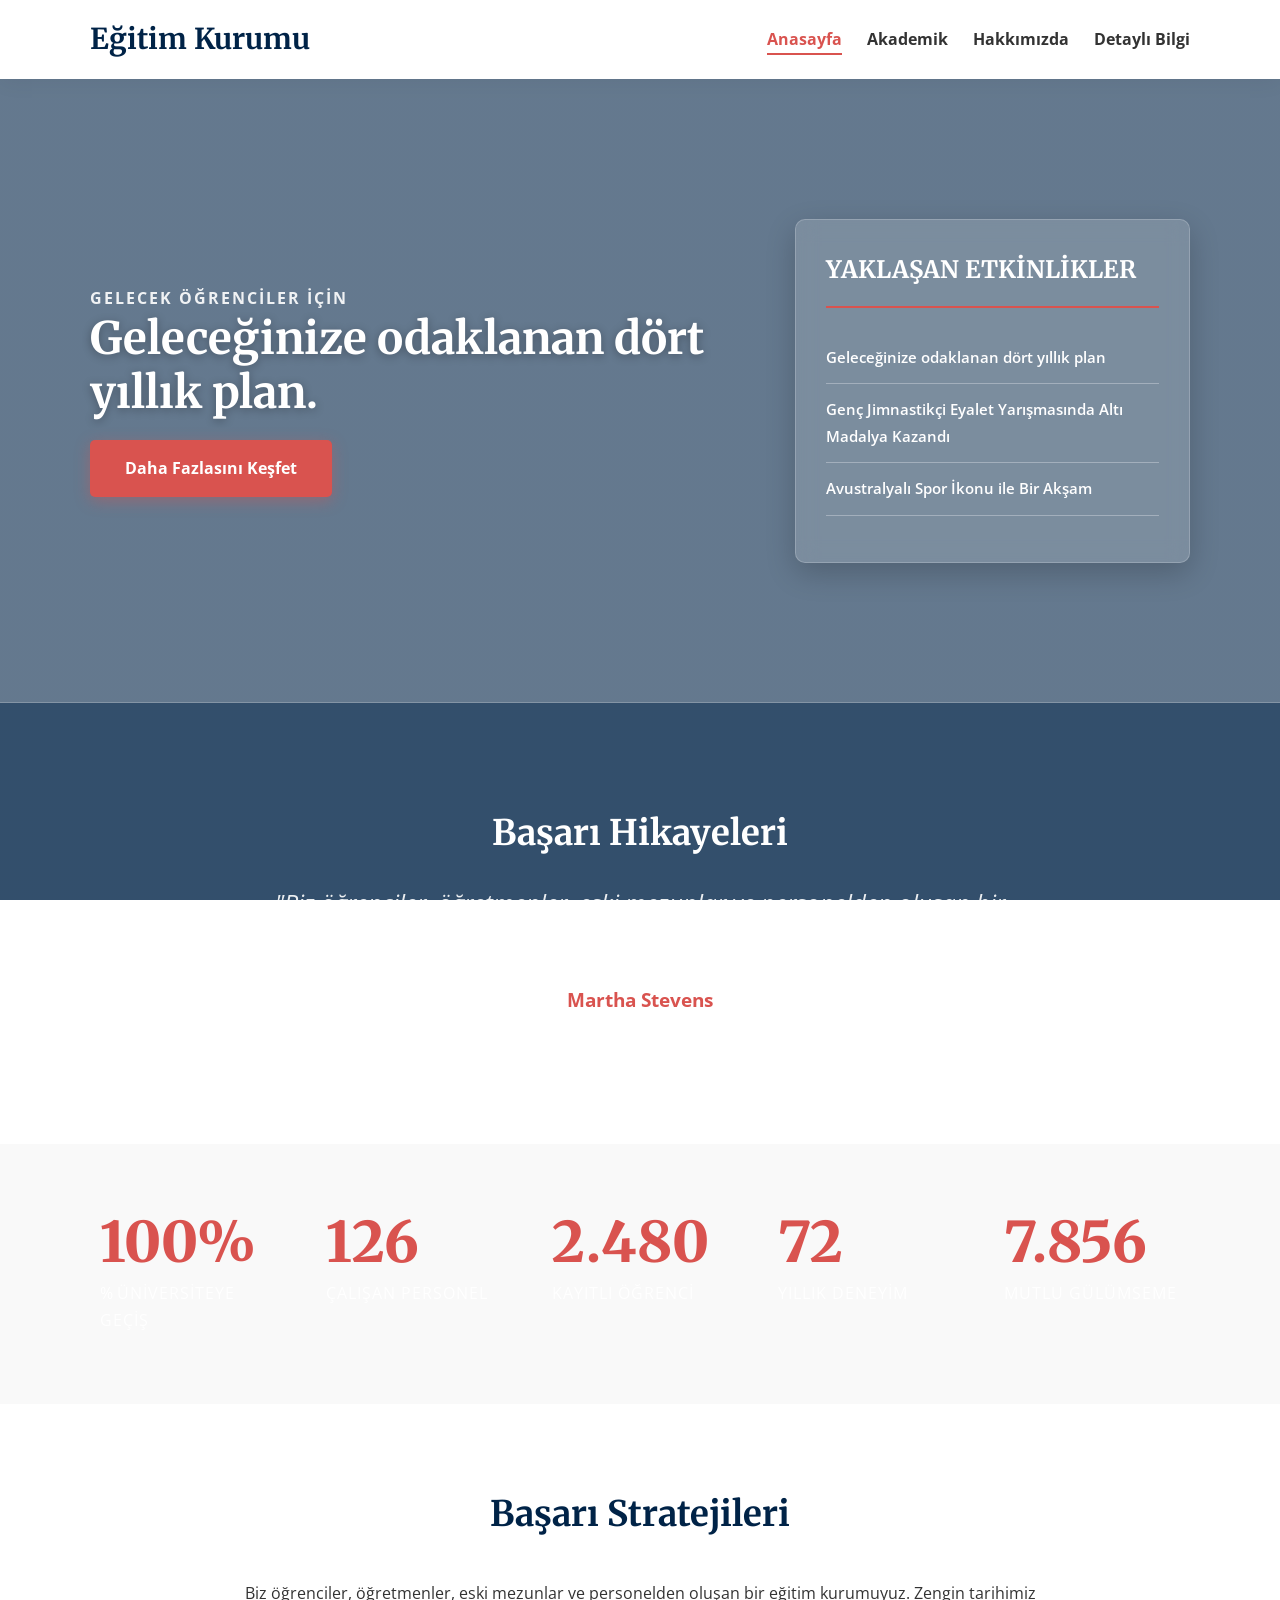
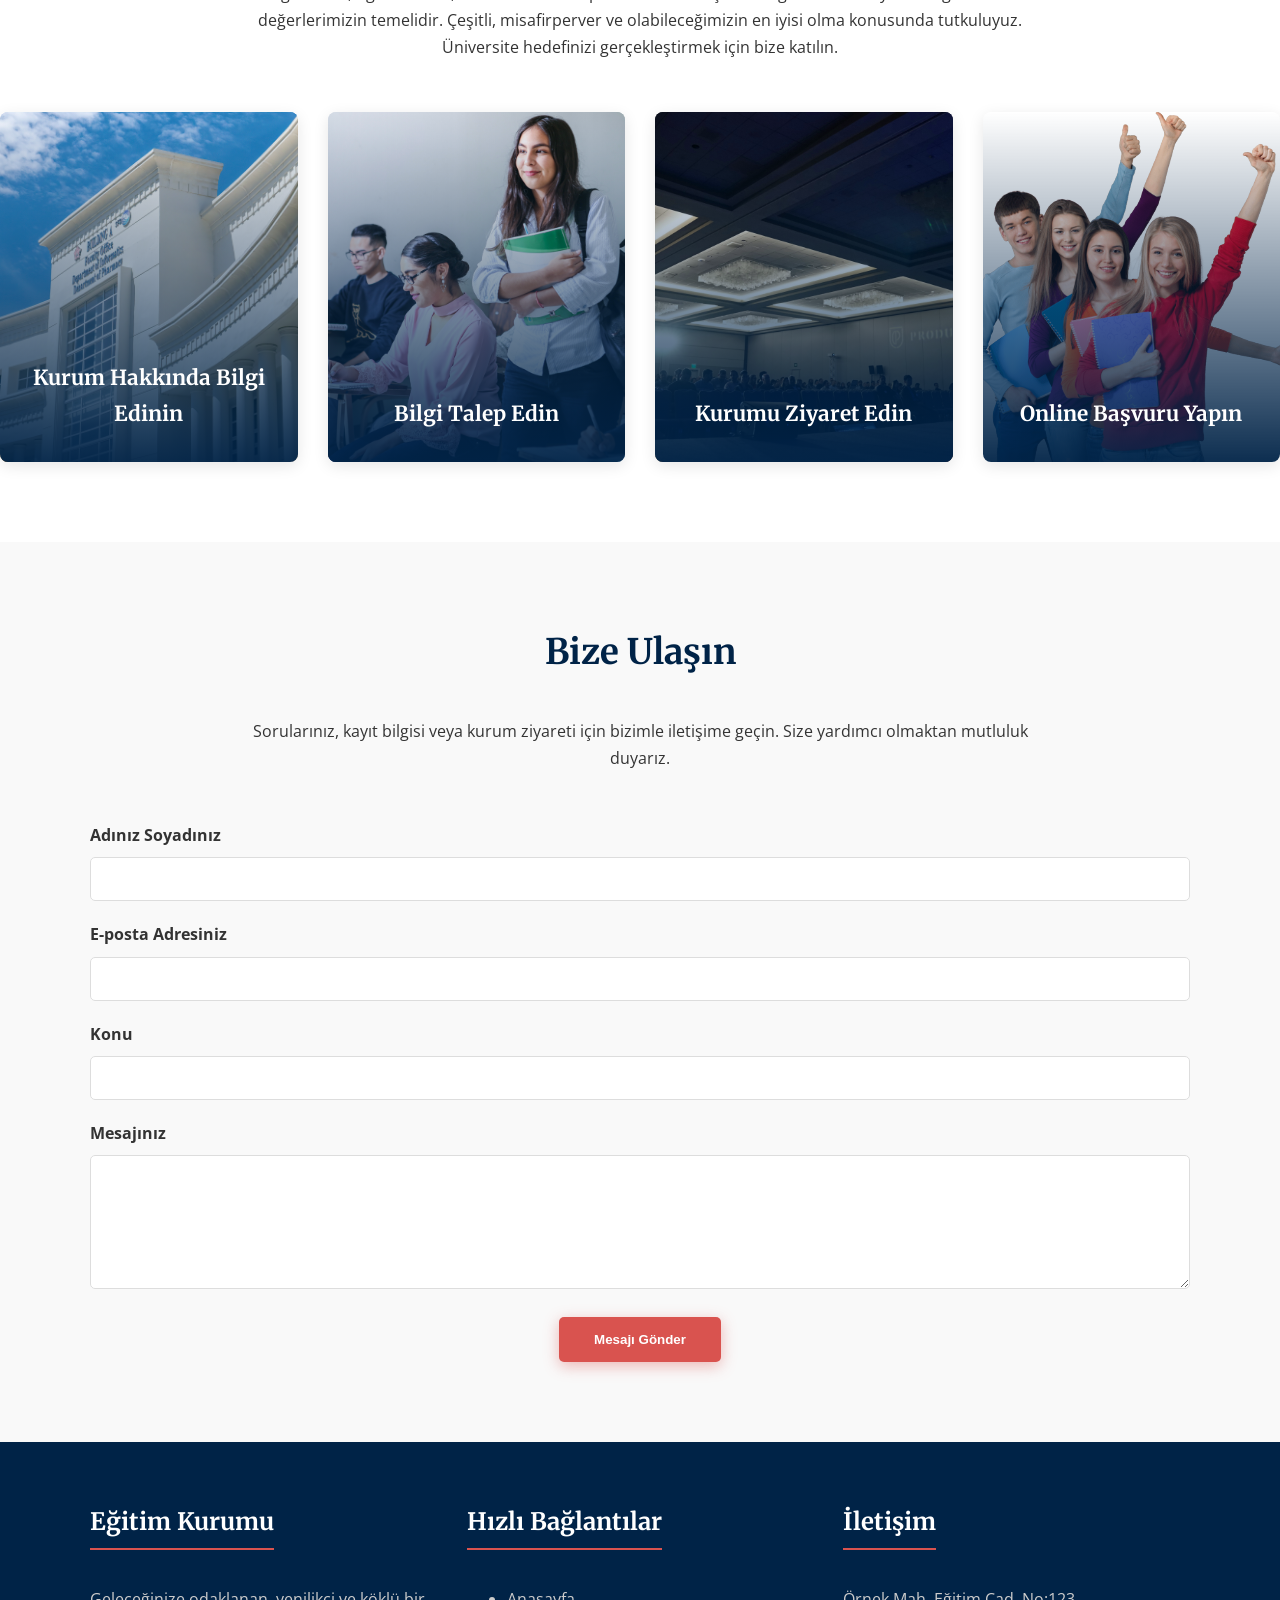
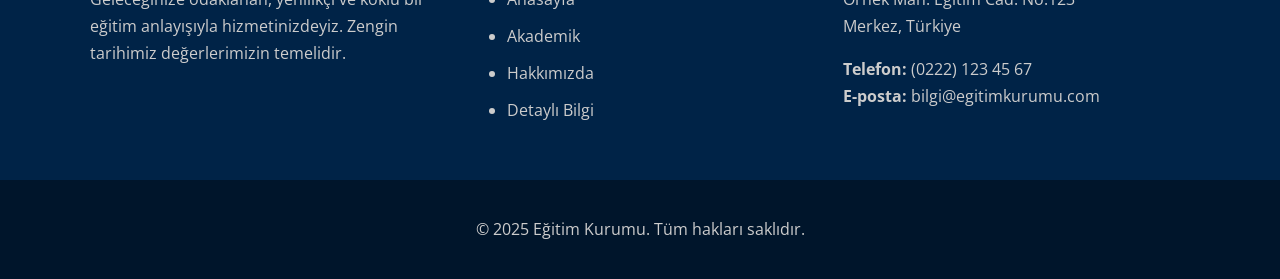
==== commit 1201daa1: "Fix HTML encoding issues in index.html" ====
--- a/index.html
+++ b/index.html
@@ -36,7 +36,7 @@
                 <div class="hero-left reveal-on-scroll">
                     <span class="subtitle">GELECEK ÖĞRENCİLER İÇİN</span>
                     <h1>Geleceğinize odaklanan dört yıllık plan.</h1>
-                    <a href="#" class="btn-explore">Daha Fazlasını Keşfet</a>
+                    <a href="akademik.html" class="btn-explore">Daha Fazlasını Keşfet</a>
                 </div>
                 <div class="hero-right reveal-on-scroll">
                     <div class="events-box">
@@ -250,3 +250,4 @@
 
 </body>
 </html>
+
--- a/style.css
+++ b/style.css
@@ -1,12 +1,13 @@
-/* --- 1. TEMEL SIFIRLAMA VE AYARLAR (EN ÖNEMLİ KISIM) --- */
+/* =========================================
+   1. TEMEL AYARLAR VE SIFIRLAMA
+   ========================================= */
 * {
-    /* Bu satır, kutuların boyutunu padding dahil hesaplar. Taşmayı engeller. */
-    box-sizing: border-box; 
+    box-sizing: border-box; /* Taşmaları engeller */
 }
 
 :root {
-    --primary-color: #002347;
-    --accent-color: #d9534f;
+    --primary-color: #002347; /* Koyu Mavi */
+    --accent-color: #d9534f;  /* Kırmızı */
     --text-dark: #333;
     --text-light: #f4f4f4;
     --section-bg: #f9f9f9;
@@ -16,8 +17,7 @@
     margin: 0;
     padding: 0;
     width: 100%;
-    /* Yatay taşmayı kesinlikle engeller */
-    overflow-x: hidden; 
+    overflow-x: hidden; /* Yatay kaydırmayı engeller (Mobil düzeltmesi) */
     scroll-behavior: smooth;
     font-family: 'Open Sans', sans-serif;
     color: var(--text-dark);
@@ -25,22 +25,21 @@
     background-color: #fff;
 }
 
-/* Görsellerin asla ekran dışına taşmamasını sağlar */
 img {
     max-width: 100%;
     height: auto;
     display: block;
 }
 
-/* --- 2. GENEL DÜZEN --- */
 .container {
     width: 90%;
     max-width: 1100px;
     margin: 0 auto;
-    /* Container içindeki taşmaları da engelle */
-    overflow: hidden; 
-}
-
+}
+
+/* =========================================
+   2. TİPOGRAFİ
+   ========================================= */
 h1, h2, h3, h4, h5, h6 {
     font-family: 'Merriweather', serif;
     font-weight: 700;
@@ -48,92 +47,172 @@
     margin-top: 0;
 }
 
-h1 { font-size: 2.5rem; line-height: 1.2; }
-h2 { font-size: 2rem; margin-bottom: 20px; }
-h3 { font-size: 1.4rem; }
-
-section { padding: 60px 0; }
+h1 { font-size: 2.8rem; line-height: 1.2; margin-bottom: 20px; }
+h2 { font-size: 2.2rem; margin-bottom: 20px; position: relative; display: inline-block; }
+h3 { font-size: 1.5rem; }
+
+a {
+    text-decoration: none;
+    color: inherit;
+    transition: all 0.3s ease;
+}
+
+/* Bölüm Genel Stilleri */
+section { padding: 80px 0; }
 section:nth-of-type(odd) { background-color: var(--section-bg); }
 
-a { text-decoration: none; color: inherit; transition: all 0.3s ease; }
-
-/* --- 3. HEADER & MENU --- */
+/* Merkezleme ve Intro */
+.text-center { text-align: center; }
+.intro { max-width: 800px; margin: 0 auto 50px auto; text-align: center; }
+
+/* =========================================
+   3. HEADER & MENU (MODERN)
+   ========================================= */
 .top-bar {
     background-color: var(--section-bg);
     padding: 10px 0;
     font-size: 0.85rem;
     border-bottom: 1px solid #ddd;
 }
+.top-bar a:hover { color: var(--accent-color); }
+
 .main-nav {
     background-color: #fff;
     padding: 15px 0;
-    box-shadow: 0 2px 10px rgba(0,0,0,0.05);
+    box-shadow: 0 4px 20px rgba(0,0,0,0.05); /* Modern gölge */
     position: sticky;
     top: 0;
     z-index: 1000;
 }
+
 .main-nav .container {
     display: flex;
     justify-content: space-between;
     align-items: center;
-    overflow: visible; /* Menü dropdown taşması için */
-}
-.logo { font-size: 1.5rem; font-family: 'Merriweather', serif; color: var(--primary-color); }
+}
+
+.logo { font-size: 1.8rem; font-family: 'Merriweather', serif; color: var(--primary-color); }
+
 .nav-links { list-style: none; margin: 0; padding: 0; display: flex; }
-.nav-links li { margin-left: 20px; }
-.nav-links a { font-weight: 700; color: var(--text-dark); position: relative; }
+.nav-links li { margin-left: 25px; }
+.nav-links a {
+    font-weight: 700;
+    color: var(--text-dark);
+    position: relative;
+    padding-bottom: 5px;
+}
+
+/* Menü Altı Çizgi Efekti */
+.nav-links a::after {
+    content: '';
+    position: absolute;
+    bottom: 0;
+    left: 0;
+    width: 0;
+    height: 2px;
+    background-color: var(--accent-color);
+    transition: width 0.3s ease;
+}
+.nav-links a:hover::after, .nav-links a.active::after { width: 100%; }
 .nav-links a.active { color: var(--accent-color); }
-.nav-links a::after {
-    content: ''; position: absolute; bottom: -5px; left: 0; width: 0; height: 2px;
-    background-color: var(--accent-color); transition: width 0.3s;
-}
-.nav-links a:hover::after, .nav-links a.active::after { width: 100%; }
-
-/* --- 4. HERO SECTION --- */
+
+/* =========================================
+   4. HERO SECTION (GLASSMORPHISM)
+   ========================================= */
 .hero {
-    background-image: linear-gradient(rgba(0, 35, 71, 0.7), rgba(0, 35, 71, 0.7)), url('https://placehold.co/1920x800/6f8aa9/white?text=Ana+Görsel');
+    background-image: linear-gradient(rgba(0, 35, 71, 0.6), rgba(0, 35, 71, 0.6)), url('https://placehold.co/1920x800/6f8aa9/white?text=Ana+Görsel');
     background-size: cover;
     background-position: center;
     color: #fff;
-    padding: 100px 0;
-}
+    padding: 140px 0;
+    position: relative;
+}
+
 .hero-content {
     display: flex;
     justify-content: space-between;
     align-items: center;
-    gap: 30px;
-}
-.hero-left { flex: 1; }
-.hero-left h1 { color: #fff; font-size: 2.5rem; }
-.hero-right {
-    flex: 1;
-    background-color: rgba(255, 255, 255, 0.1);
-    backdrop-filter: blur(5px);
-    padding: 20px;
-    border-radius: 8px;
-}
+    gap: 40px;
+}
+
+.hero-left { flex: 2; }
+.hero-left .subtitle {
+    font-size: 1rem; letter-spacing: 2px; text-transform: uppercase; opacity: 0.9; font-weight: 700;
+}
+.hero-left h1 { color: #fff; text-shadow: 0 2px 10px rgba(0,0,0,0.3); }
+
+/* Buton Efektleri */
 .btn-explore {
     background-color: var(--accent-color);
     color: #fff;
-    padding: 12px 25px;
+    padding: 15px 35px;
     border-radius: 5px;
     font-weight: 700;
     display: inline-block;
     border: none;
     cursor: pointer;
-}
-
-.events-box h3 { color: #fff; border-bottom: 2px solid var(--accent-color); padding-bottom: 10px; }
+    box-shadow: 0 4px 15px rgba(217, 83, 79, 0.4);
+    transition: transform 0.3s, box-shadow 0.3s;
+}
+.btn-explore:hover {
+    transform: translateY(-3px); /* Yukarı kalkma efekti */
+    box-shadow: 0 8px 25px rgba(217, 83, 79, 0.6);
+    background-color: #c9302c;
+}
+.btn-explore.full-width { width: 100%; }
+
+.hero-right {
+    flex: 1;
+    background-color: rgba(255, 255, 255, 0.15); /* Yarı saydam */
+    backdrop-filter: blur(10px); /* Buzlu cam efekti */
+    padding: 30px;
+    border-radius: 10px;
+    border: 1px solid rgba(255,255,255,0.2);
+    box-shadow: 0 10px 30px rgba(0,0,0,0.2);
+}
+
+.events-box h3 { color: #fff; border-bottom: 2px solid var(--accent-color); padding-bottom: 15px; }
 .events-box ul { list-style: none; padding: 0; }
-.events-box li { padding: 10px 0; border-bottom: 1px solid rgba(255,255,255,0.3); }
-.events-box a { color: #fff; font-weight: bold; font-size: 0.95rem; }
-
-/* --- 5. GRIDS & CARDS (Akademik, Hakkımızda vb.) --- */
-.program-grid, .program-grid-fours, .feature-grid, .team-grid, .cta-grid, .gallery-grid, .footer-grid, .stats-grid {
+.events-box li { padding: 12px 0; border-bottom: 1px solid rgba(255,255,255,0.3); }
+.events-box a { color: #fff; font-weight: 600; font-size: 0.95rem; }
+.events-box a:hover { color: var(--accent-color); padding-left: 5px; }
+
+/* =========================================
+   5. PARALAKS & BÖLÜMLER
+   ========================================= */
+.success-stories {
+    background-image: linear-gradient(rgba(0, 35, 71, 0.8), rgba(0, 35, 71, 0.8)), url('https://placehold.co/1920x600/bcaaa4/white?text=Mezunlar');
+    background-size: cover;
+    background-position: center;
+    background-attachment: fixed; /* PARALAKS EFEKTİ (Resim sabit kalır) */
+    color: #fff;
+    text-align: center;
+    padding: 100px 0;
+}
+.success-stories h2 { color: #fff; }
+.testimonial-quote { font-size: 1.5rem; font-style: italic; opacity: 0.9; max-width: 800px; margin: 0 auto 20px auto; }
+.testimonial-author { font-weight: 700; color: var(--accent-color); font-size: 1.2rem; display: block; }
+
+.page-header {
+    background-image: linear-gradient(rgba(0, 35, 71, 0.8), rgba(0, 35, 71, 0.8)), url('https://placehold.co/1920x400/5a7a9a/white?text=Başlık');
+    background-size: cover;
+    background-position: center;
+    padding: 100px 0;
+    text-align: center;
+    color: #fff;
+}
+.page-header h1 { color: #fff; margin: 0; }
+.page-header .subtitle { font-size: 1.2rem; opacity: 0.8; margin-top: 10px; font-weight: 300; }
+
+/* =========================================
+   6. KARTLAR & GRIDLER (ZOOM EFEKTLERİ)
+   ========================================= */
+.program-grid, .program-grid-fours, .feature-grid, .team-grid, .cta-grid, .gallery-grid, .footer-grid, .stats-grid, .contact-page-grid {
     display: grid;
     gap: 30px;
 }
-/* Varsayılan sütun sayıları (Masaüstü) */
+
+/* Masaüstü Grid Sütunları */
 .program-grid { grid-template-columns: repeat(3, 1fr); }
 .program-grid-fours { grid-template-columns: repeat(2, 1fr); }
 .feature-grid { grid-template-columns: repeat(3, 1fr); }
@@ -141,120 +220,146 @@
 .cta-grid { grid-template-columns: repeat(4, 1fr); }
 .stats-grid { grid-template-columns: repeat(5, 1fr); }
 .footer-grid { grid-template-columns: repeat(3, 1fr); }
-
-/* Kart Stilleri */
-.program-card, .feature-item, .team-member, .cta-item {
+.contact-page-grid { grid-template-columns: 1fr 1.5fr; }
+
+/* Genel Kart Stili ve Hover Lift */
+.program-card, .feature-item, .team-member, .contact-info-box, .contact-form-box {
     background: #fff;
     border-radius: 8px;
     overflow: hidden;
-    box-shadow: 0 4px 15px rgba(0,0,0,0.1);
-}
+    box-shadow: 0 4px 15px rgba(0,0,0,0.08);
+    transition: transform 0.3s ease, box-shadow 0.3s ease;
+}
+
+.program-card:hover, .feature-item:hover, .team-member:hover {
+    transform: translateY(-10px); /* KART HAVALANMA EFEKTİ */
+    box-shadow: 0 15px 30px rgba(0,0,0,0.15);
+}
+
+/* Stratejiler / CTA Kartları (Zoom Efekti) */
 .cta-item {
-    height: 300px;
+    height: 350px;
     background-size: cover;
     background-position: center;
+    position: relative;
     display: flex;
+    justify-content: center;
     align-items: flex-end;
-    justify-content: center;
-    position: relative;
+    overflow: hidden; /* Taşan resmi gizle */
+    border-radius: 8px;
+    box-shadow: 0 4px 15px rgba(0,0,0,0.1);
 }
 .cta-item a {
-    position: relative; z-index: 2; color: #fff; font-weight: bold;
-    font-family: 'Merriweather', serif; font-size: 1.2rem; padding: 20px; text-align: center;
+    position: relative; z-index: 2; color: #fff;
+    font-family: 'Merriweather', serif; font-weight: 700; font-size: 1.3rem;
+    padding: 30px; text-align: center; width: 100%; transition: transform 0.3s;
+}
+.cta-item::before {
+    content: ''; position: absolute; top: 0; left: 0; width: 100%; height: 100%;
+    background: inherit; transition: transform 0.5s ease; z-index: 0;
 }
 .cta-item::after {
     content: ''; position: absolute; bottom: 0; left: 0; right: 0; height: 100%;
-    background: linear-gradient(to top, rgba(0,35,71,0.9), transparent);
-}
-
-/* --- 6. SAYFA BAŞLIKLARI VE BÖLÜMLER --- */
-.page-header {
-    background-color: var(--primary-color);
-    color: #fff;
-    text-align: center;
-    padding: 60px 0;
-}
-.page-header h1 { color: #fff; }
-.split-section { display: grid; grid-template-columns: 1fr 1fr; gap: 40px; align-items: center; }
-.text-center { text-align: center; }
-.intro { max-width: 800px; margin: 0 auto 40px auto; }
-
-/* --- 7. İLETİŞİM FORMU --- */
-.contact-page-grid { display: grid; grid-template-columns: 1fr 1.5fr; gap: 40px; }
-.contact-info-box, .contact-form-box { padding: 30px; border-radius: 8px; background: #fff; box-shadow: 0 4px 15px rgba(0,0,0,0.1); }
-.contact-info-box { background: var(--primary-color); color: #fff; }
-.contact-info-box h3 { color: #fff; }
+    background: linear-gradient(to top, rgba(0,35,71,0.95), transparent); z-index: 1; transition: opacity 0.3s;
+}
+.cta-item:hover::before { transform: scale(1.1); /* ZOOM EFEKTİ */ }
+.cta-item:hover a { transform: translateY(-10px); }
+
+/* =========================================
+   7. İSTATİSTİK SAYAÇLARI
+   ========================================= */
+.stats { background-color: var(--primary-color); color: #fff; padding: 60px 0; }
+.stat-item { padding: 10px; transition: transform 0.3s; }
+.stat-item:hover { transform: translateY(-5px); }
+.stat-number {
+    display: block; font-size: 3.5rem; font-weight: 800; color: var(--accent-color);
+    line-height: 1; margin-bottom: 10px; font-family: 'Merriweather', serif;
+}
+.stat-label { font-size: 1rem; text-transform: uppercase; letter-spacing: 1px; opacity: 0.9; }
+
+/* =========================================
+   8. DİĞER BİLEŞENLER (Galeri, Form vb.)
+   ========================================= */
+.gallery-grid { grid-template-columns: repeat(auto-fit, minmax(300px, 1fr)); }
+.gallery-grid img { width: 100%; height: 250px; object-fit: cover; border-radius: 8px; transition: transform 0.3s; }
+.gallery-grid img:hover { transform: scale(1.03); box-shadow: 0 10px 20px rgba(0,0,0,0.2); }
+
+.contact-info-box { background-color: var(--primary-color); color: #fff; padding: 40px; }
+.contact-info-box h3 { color: #fff; border-bottom: 2px solid var(--accent-color); }
+.contact-form-box { padding: 40px; }
 .form-group { margin-bottom: 20px; }
-.form-group label { display: block; margin-bottom: 5px; font-weight: bold; }
+.form-group label { display: block; margin-bottom: 8px; font-weight: 700; }
 .form-group input, .form-group textarea, .form-group select {
     width: 100%; padding: 12px; border: 1px solid #ddd; border-radius: 5px;
-}
-.btn-explore.full-width { width: 100%; }
-
-/* --- 8. FOOTER --- */
-.main-footer { background-color: var(--primary-color); color: #ccc; padding-top: 50px; }
-.footer-column h3 { color: #fff; border-bottom: 2px solid var(--accent-color); padding-bottom: 10px; display: inline-block; }
-.footer-links li { margin-bottom: 8px; }
-.footer-bottom { background: #00152b; padding: 20px 0; text-align: center; margin-top: 30px; }
-
-/* --- 9. ANİMASYON --- */
-.reveal-on-scroll { opacity: 0; transform: translateY(30px); transition: all 0.8s ease; }
-.reveal-on-scroll.is-visible { opacity: 1; transform: translateY(0); }
-
-
-/* --- 10. MOBİL UYUMLULUK (BURASI SORUNUNUZU ÇÖZECEK) --- */
+    font-family: 'Open Sans', sans-serif; transition: border-color 0.3s;
+}
+.form-group input:focus { border-color: var(--primary-color); outline: none; }
+
+.split-section { display: grid; grid-template-columns: 1fr 1fr; gap: 50px; align-items: center; }
+.feature-list { list-style: none; padding: 0; }
+.feature-list li { padding-left: 30px; position: relative; margin-bottom: 15px; }
+.feature-list li::before { content: '✓'; position: absolute; left: 0; color: var(--accent-color); font-weight: bold; }
+
+/* =========================================
+   9. ANİMASYONLAR (SCROLL REVEAL)
+   ========================================= */
+.reveal-on-scroll {
+    opacity: 0;
+    transform: translateY(50px);
+    transition: opacity 1s ease-out, transform 0.8s ease-out;
+    will-change: opacity, transform;
+}
+.reveal-on-scroll.is-visible {
+    opacity: 1;
+    transform: translateY(0);
+}
+
+/* =========================================
+   10. FOOTER
+   ========================================= */
+.main-footer { background-color: var(--primary-color); color: #ccc; padding-top: 60px; }
+.footer-column h3 { color: #fff; margin-bottom: 20px; border-bottom: 2px solid var(--accent-color); display: inline-block; padding-bottom: 5px; }
+.footer-links li { margin-bottom: 10px; }
+.footer-links a:hover { color: #fff; padding-left: 5px; }
+.footer-bottom { background: #00152b; padding: 20px 0; text-align: center; margin-top: 40px; }
+
+/* =========================================
+   11. MOBİL UYUMLULUK (RESPONSIVE)
+   ========================================= */
 
 @media (max-width: 992px) {
-    /* Tablet ayarları */
+    /* Tablet Görünümü */
     .program-grid, .feature-grid, .team-grid, .cta-grid { grid-template-columns: repeat(2, 1fr); }
     .hero-content { flex-direction: column; text-align: center; }
-    .hero-right { width: 100%; margin-top: 30px; }
+    .hero-right { width: 100%; margin-top: 40px; }
+    .contact-page-grid { grid-template-columns: 1fr; }
 }
 
 @media (max-width: 768px) {
-    /* TELEFON AYARLARI */
+    /* TELEFON Görünümü (Tüm Taşmaları Engeller) */
     
-    .container { width: 92%; } /* Kenarlardan çok az boşluk bırak */
+    .container { width: 92%; }
     
-    h1 { font-size: 1.8rem; }
-    h2 { font-size: 1.5rem; }
-
-    /* Menü düzeni */
+    h1 { font-size: 2rem; }
+    h2 { font-size: 1.6rem; }
+
+    /* Menü */
     .main-nav .container { flex-direction: column; }
-    .nav-links { 
-        flex-direction: column; 
-        align-items: center; 
-        width: 100%; 
-        margin-top: 15px; 
-    }
-    .nav-links li { margin: 5px 0; }
-
-    /* Gridleri tek sütuna düşür */
-    .hero-content, 
-    .split-section, 
-    .program-grid, 
-    .program-grid-fours,
-    .feature-grid, 
-    .team-grid, 
-    .cta-grid, 
-    .stats-grid,
-    .footer-grid, 
-    .contact-page-grid {
-        grid-template-columns: 1fr !important; /* Tek sütun zorunlu */
+    .nav-links { flex-direction: column; width: 100%; margin-top: 20px; background: #fafafa; padding: 10px 0; border-radius: 5px; }
+    .nav-links li { margin: 10px 0; }
+
+    /* Gridleri Tek Sütuna İndir */
+    .hero-content, .split-section, .program-grid, .program-grid-fours,
+    .feature-grid, .team-grid, .cta-grid, .stats-grid,
+    .footer-grid, .contact-page-grid {
+        grid-template-columns: 1fr !important;
         gap: 25px;
     }
-
-    /* Hero (Ana Görsel) */
-    .hero { padding: 50px 0; }
-    .hero-right { width: 100%; padding: 15px; }
-
-    /* Footer */
+    
+    /* Özel Düzeltmeler */
+    .hero { padding: 80px 0; }
+    .hero-right { width: 100%; padding: 20px; }
+    .cta-item { height: 250px; }
     .footer-grid { text-align: center; }
-    .footer-column h3 { display: inline-block; margin-bottom: 15px; }
-
-    /* Form elemanlarının taşmasını engelle */
-    input, select, textarea { max-width: 100%; }
-    
-    /* CTA Kutuları */
-    .cta-item { height: 200px; }
-}
+    .success-stories { background-attachment: scroll; /* Mobilde paralaks bazen sorun çıkarır, iptal edilebilir */ }
+}
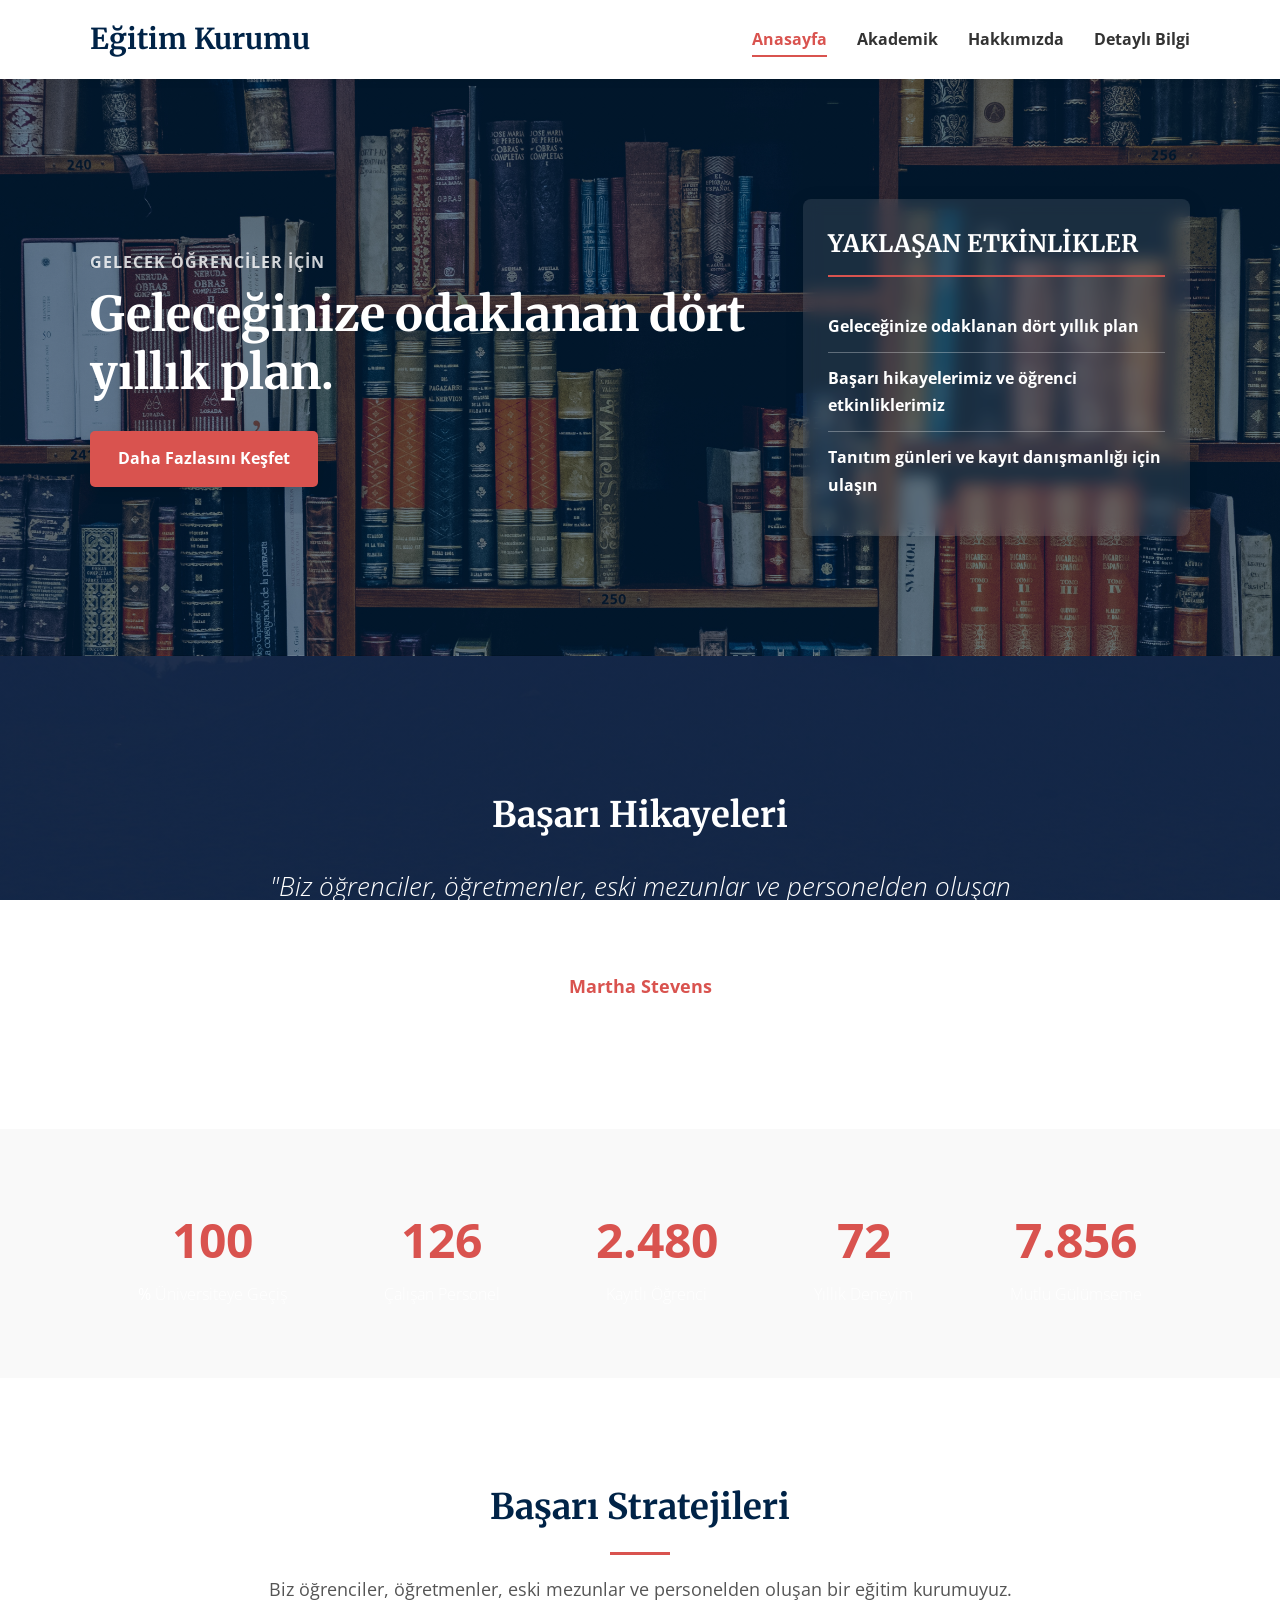
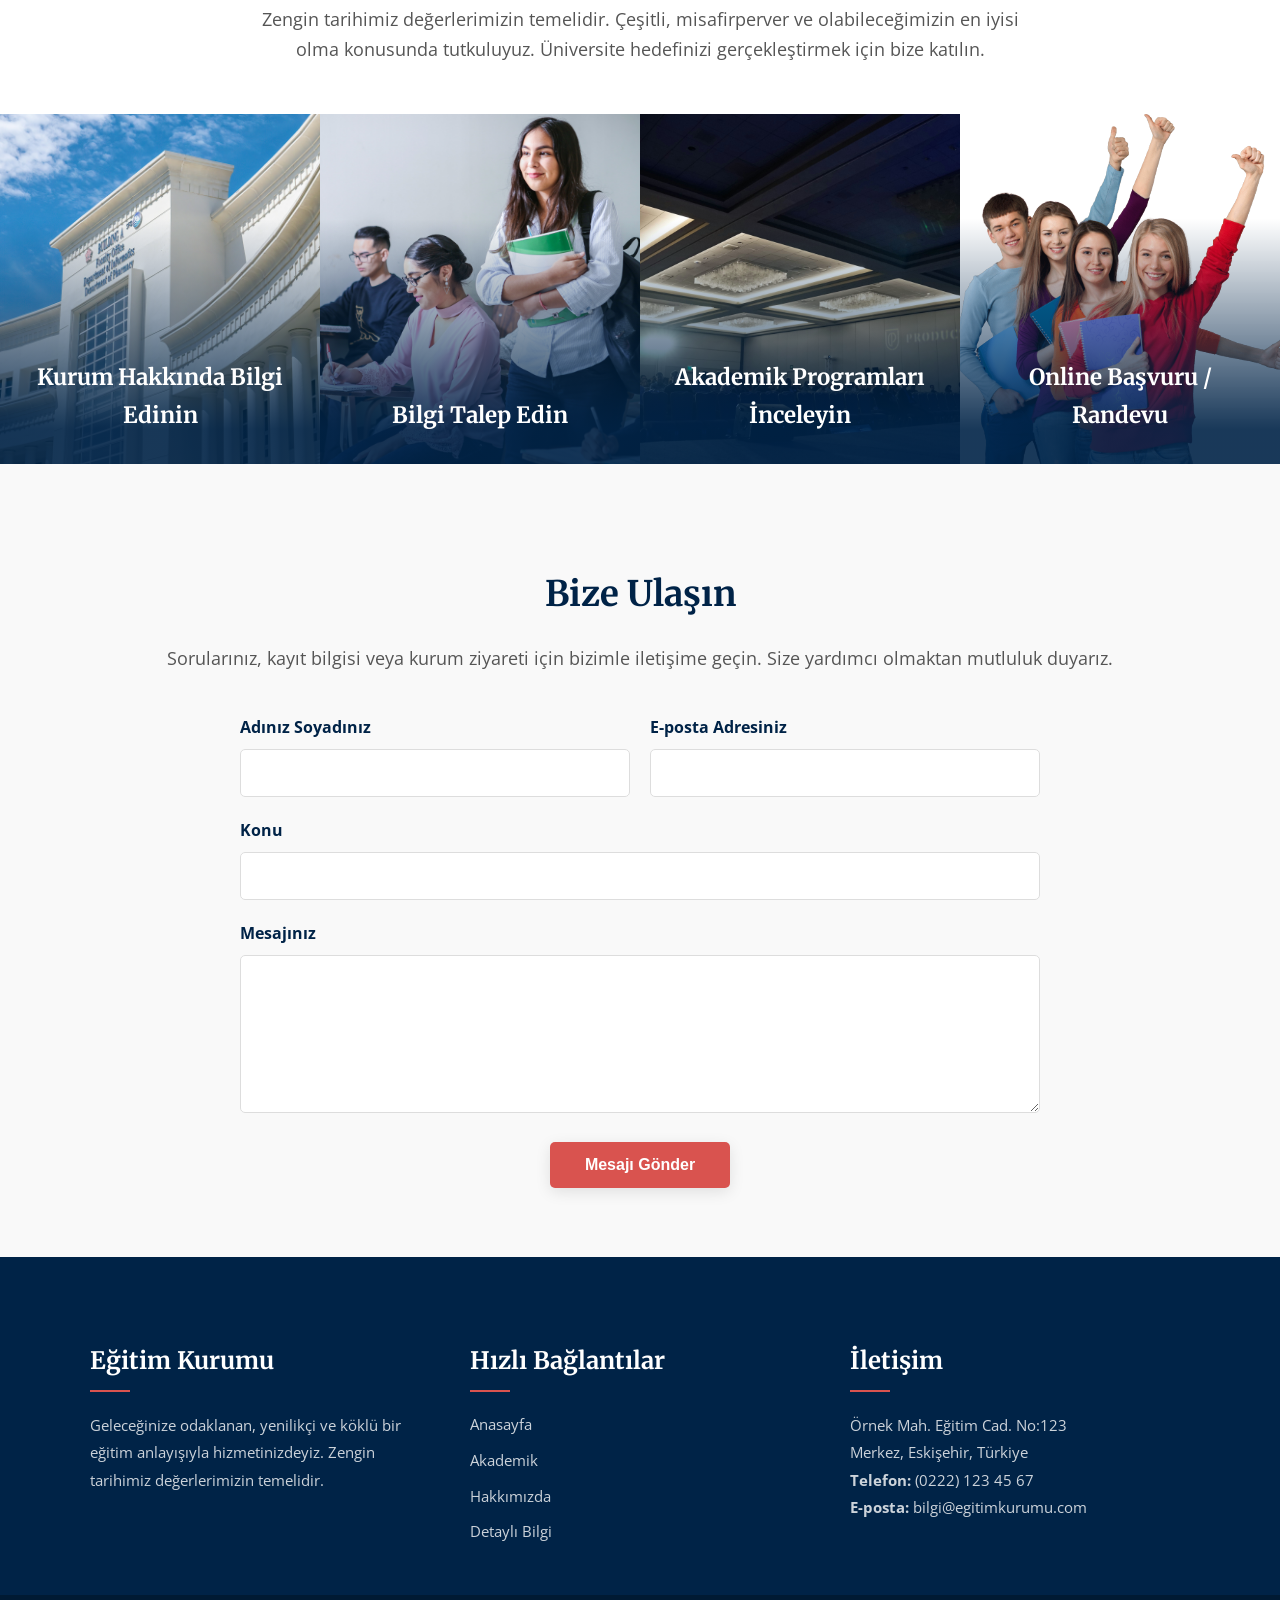
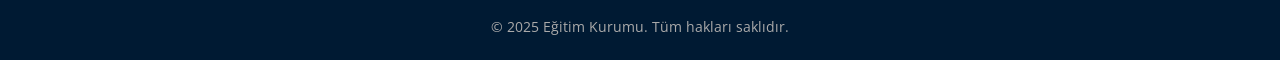
==== commit 4c26e933: "Fix broken links, CSS syntax/responsive bugs, counters, accessibility, and add docs" ====
--- a/index.html
+++ b/index.html
@@ -42,9 +42,9 @@
                     <div class="events-box">
                         <h3>YAKLAŞAN ETKİNLİKLER</h3>
                         <ul>
-                            <li><a href="#">Geleceğinize odaklanan dört yıllık plan</a></li>
-                            <li><a href="#">Genç Jimnastikçi Eyalet Yarışmasında Altı Madalya Kazandı</a></li>
-                            <li><a href="#">Avustralyalı Spor İkonu ile Bir Akşam</a></li>
+                            <li><a href="akademik.html">Geleceğinize odaklanan dört yıllık plan</a></li>
+                            <li><a href="hakkimizda.html">Başarı hikayelerimiz ve öğrenci etkinliklerimiz</a></li>
+                            <li><a href="detayli_bilgi.html">Tanıtım günleri ve kayıt danışmanlığı için ulaşın</a></li>
                         </ul>
                     </div>
                 </div>
@@ -93,16 +93,16 @@
             
              <div class="cta-grid reveal-on-scroll">
                 <div class="cta-item" style="background-image: url(info.jpg);">
-                    <a href="#">Kurum Hakkında Bilgi Edinin</a>
+                    <a href="hakkimizda.html">Kurum Hakkında Bilgi Edinin</a>
                 </div>
                 <div class="cta-item" style="background-image: url(derslik.jpg);">
-                    <a href="#">Bilgi Talep Edin</a>
+                    <a href="detayli_bilgi.html">Bilgi Talep Edin</a>
                 </div>
                 <div class="cta-item" style="background-image: url(photoexample1.jpg);">
-                    <a href="#">Kurumu Ziyaret Edin</a>
+                    <a href="akademik.html">Akademik Programları İnceleyin</a>
                 </div>
                 <div class="cta-item" style="background-image: url(photoexample2.png);">
-                    <a href="#">Online Başvuru Yapın</a>
+                    <a href="detayli_bilgi.html">Online Başvuru / Randevu</a>
                 </div>
             </div>
         </section>
@@ -114,7 +114,7 @@
             <p>Sorularınız, kayıt bilgisi veya kurum ziyareti için bizimle iletişime geçin. Size yardımcı olmaktan mutluluk duyarız.</p>
         </div>
         
-        <form action="#" method="POST" class="contact-form">
+        <form action="#" class="contact-form">
             <div class="form-grid">
                 <div class="form-group">
                     <label for="name">Adınız Soyadınız</label>
@@ -135,6 +135,7 @@
             </div>
             <div class="text-center">
                 <button type="submit" class="btn-explore">Mesajı Gönder</button>
+                <p class="form-feedback" role="status" aria-live="polite" hidden></p>
             </div>
         </form>
     </div>
@@ -162,7 +163,7 @@
             <h3>İletişim</h3>
             <p>
                 Örnek Mah. Eğitim Cad. No:123<br>
-                Merkez, Türkiye
+                Merkez, Eskişehir, Türkiye
             </p>
             <p>
                 <strong>Telefon:</strong> (0222) 123 45 67<br>
@@ -181,68 +182,77 @@
 
     <script>
         document.addEventListener("DOMContentLoaded", () => {
-            
-            // --- BÖLÜM 1: SAYAÇ ANİMASYONU (Mevcut Kod) ---
             const animateCounter = (el, target) => {
-                let start = 0;
-                let duration = 2000; 
+                const duration = 2000;
                 let startTime = null;
 
                 const step = (timestamp) => {
                     if (!startTime) startTime = timestamp;
                     const progress = Math.min((timestamp - startTime) / duration, 1);
                     el.innerText = Math.floor(progress * target).toLocaleString('tr-TR');
-                    
+
                     if (progress < 1) {
                         window.requestAnimationFrame(step);
                     } else {
                         el.innerText = target.toLocaleString('tr-TR');
-                        if (el.dataset.target === "100") {
-                            el.innerText += "%";
-                        }
                     }
                 };
                 window.requestAnimationFrame(step);
             };
 
-            const counterObserver = new IntersectionObserver((entries, observer) => {
-                entries.forEach(entry => {
-                    if (entry.isIntersecting) {
-                        const counter = entry.target.querySelector('.stat-counter');
-                        const target = +counter.dataset.target; 
-                        animateCounter(counter, target);
-                        observer.unobserve(entry.target); 
+            const statItems = document.querySelectorAll('.stat-item');
+            const revealElements = document.querySelectorAll('.reveal-on-scroll');
+
+            if ('IntersectionObserver' in window) {
+                document.documentElement.classList.add('js-reveal-ready');
+
+                const counterObserver = new IntersectionObserver((entries, observer) => {
+                    entries.forEach(entry => {
+                        if (entry.isIntersecting) {
+                            const counter = entry.target.querySelector('.stat-counter');
+                            if (counter) {
+                                const target = +counter.dataset.target;
+                                animateCounter(counter, target);
+                            }
+                            observer.unobserve(entry.target);
+                        }
+                    });
+                }, { threshold: 0.5 });
+
+                statItems.forEach(item => counterObserver.observe(item));
+
+                const revealObserver = new IntersectionObserver((entries, observer) => {
+                    entries.forEach(entry => {
+                        if (entry.isIntersecting) {
+                            entry.target.classList.add('is-visible');
+                            observer.unobserve(entry.target);
+                        }
+                    });
+                }, { threshold: 0.1 });
+
+                revealElements.forEach(el => revealObserver.observe(el));
+            } else {
+                statItems.forEach(item => {
+                    const counter = item.querySelector('.stat-counter');
+                    if (counter) {
+                        counter.innerText = (+counter.dataset.target).toLocaleString('tr-TR');
                     }
                 });
-            }, {
-                threshold: 0.5 
-            });
-
-            document.querySelectorAll('.stat-item').forEach(item => {
-                counterObserver.observe(item);
-            });
-
-
-            // --- BÖLÜM 2: YENİ EKLENDİ (Scroll'da Belirme Efekti) ---
-            const revealObserver = new IntersectionObserver((entries, observer) => {
-                entries.forEach(entry => {
-                    // Öğe ekrana girdiği anda
-                    if (entry.isIntersecting) {
-                        // 'is-visible' sınıfını ekle (CSS animasyonu tetikler)
-                        entry.target.classList.add('is-visible');
-                        // Animasyon bir kez çalıştığı için gözlemlemeyi bırak
-                        observer.unobserve(entry.target);
+                revealElements.forEach(el => el.classList.add('is-visible'));
+            }
+
+            const contactForm = document.querySelector('.contact-form');
+            if (contactForm) {
+                contactForm.addEventListener('submit', (event) => {
+                    event.preventDefault();
+                    const feedback = contactForm.querySelector('.form-feedback');
+                    if (feedback) {
+                        feedback.textContent = "Mesajınız alındı (statik demo formu — gerçek gönderim için arka uç bağlantısı gereklidir).";
+                        feedback.hidden = false;
                     }
+                    contactForm.reset();
                 });
-            }, {
-                threshold: 0.1 // Öğenin %10'u görününce tetikle
-            });
-
-            // .reveal-on-scroll sınıfına sahip tüm öğeleri seç ve gözlemle
-            document.querySelectorAll('.reveal-on-scroll').forEach(el => {
-                revealObserver.observe(el);
-            });
-
+            }
         });
     </script>
 
--- a/style.css
+++ b/style.css
@@ -1,34 +1,26 @@
-/* =========================================
-   1. TEMEL AYARLAR VE SIFIRLAMA
-   ========================================= */
-* {
-    box-sizing: border-box; /* Taşmaları engeller */
-}
-
+/* --- TEMEL AYARLAR VE YENİ DEĞİŞKENLER --- */
 :root {
-    --primary-color: #002347; /* Koyu Mavi */
-    --accent-color: #d9534f;  /* Kırmızı */
+    --primary-color: #002347; /* Ana Koyu Mavi */
+    --accent-color: #d9534f;  /* Vurgu Rengi (Kırmızı) */
     --text-dark: #333;
     --text-light: #f4f4f4;
-    --section-bg: #f9f9f9;
-}
-
-html, body {
+    --section-bg: #f9f9f9;   /* Bölümler için açık gri arka plan */
+}
+
+/* Daha pürüzsüz kaydırma ve kutu hesaplaması */
+html {
+    scroll-behavior: smooth;
+}
+
+body {
+    /* Yeni ve daha profesyonel yazı tipleri */
+    font-family: 'Open Sans', sans-serif;
     margin: 0;
     padding: 0;
-    width: 100%;
-    overflow-x: hidden; /* Yatay kaydırmayı engeller (Mobil düzeltmesi) */
-    scroll-behavior: smooth;
-    font-family: 'Open Sans', sans-serif;
     color: var(--text-dark);
     line-height: 1.7;
     background-color: #fff;
-}
-
-img {
-    max-width: 100%;
-    height: auto;
-    display: block;
+    -webkit-font-smoothing: antialiased; /* Fontları daha net göster */
 }
 
 .container {
@@ -37,206 +29,249 @@
     margin: 0 auto;
 }
 
-/* =========================================
-   2. TİPOGRAFİ
-   ========================================= */
+.text-center {
+    text-align: center;
+}
+
 h1, h2, h3, h4, h5, h6 {
+    /* Başlıklar için daha şık, tırnaklı bir font */
     font-family: 'Merriweather', serif;
     font-weight: 700;
     color: var(--primary-color);
-    margin-top: 0;
-}
-
-h1 { font-size: 2.8rem; line-height: 1.2; margin-bottom: 20px; }
-h2 { font-size: 2.2rem; margin-bottom: 20px; position: relative; display: inline-block; }
+}
+
+h1 { font-size: 3rem; }
+h2 { font-size: 2.2rem; margin-bottom: 20px; }
 h3 { font-size: 1.5rem; }
+
+/* Genel bölüm stilleri (daha fazla boşluk) */
+section {
+    padding: 70px 0;
+}
+/* Her ikinci bölüme farklı arka plan rengi */
+section:nth-of-type(odd) {
+    background-color: var(--section-bg);
+}
 
 a {
     text-decoration: none;
-    color: inherit;
+    color: var(--accent-color);
+    /* Tüm linklere yumuşak geçiş efekti */
     transition: all 0.3s ease;
 }
-
-/* Bölüm Genel Stilleri */
-section { padding: 80px 0; }
-section:nth-of-type(odd) { background-color: var(--section-bg); }
-
-/* Merkezleme ve Intro */
-.text-center { text-align: center; }
-.intro { max-width: 800px; margin: 0 auto 50px auto; text-align: center; }
-
-/* =========================================
-   3. HEADER & MENU (MODERN)
-   ========================================= */
+a:hover {
+    color: var(--primary-color);
+}
+
+/* --- HEADER / MENÜ --- */
 .top-bar {
     background-color: var(--section-bg);
     padding: 10px 0;
     font-size: 0.85rem;
     border-bottom: 1px solid #ddd;
 }
+.top-bar .container { text-align: right; }
+.top-bar a { margin-left: 15px; color: #555; }
 .top-bar a:hover { color: var(--accent-color); }
 
 .main-nav {
     background-color: #fff;
     padding: 15px 0;
-    box-shadow: 0 4px 20px rgba(0,0,0,0.05); /* Modern gölge */
-    position: sticky;
+    /* Menüyü sayfadan ayıran gölge efekti */
+    box-shadow: 0 2px 10px rgba(0,0,0,0.05);
+    position: sticky; /* Menüyü üste sabitler */
     top: 0;
     z-index: 1000;
 }
-
 .main-nav .container {
     display: flex;
     justify-content: space-between;
     align-items: center;
 }
-
-.logo { font-size: 1.8rem; font-family: 'Merriweather', serif; color: var(--primary-color); }
+.logo { font-size: 1.8rem; font-family: 'Merriweather', serif; }
+.logo strong { color: var(--primary-color); }
 
 .nav-links { list-style: none; margin: 0; padding: 0; display: flex; }
-.nav-links li { margin-left: 25px; }
+.nav-links li { margin-left: 30px; }
 .nav-links a {
     font-weight: 700;
     color: var(--text-dark);
-    position: relative;
     padding-bottom: 5px;
-}
-
-/* Menü Altı Çizgi Efekti */
+    position: relative; /* Efekt için */
+}
+
+/* Navigasyon için alt çizgi efekti */
 .nav-links a::after {
     content: '';
     position: absolute;
-    bottom: 0;
+    bottom: -2px;
     left: 0;
     width: 0;
     height: 2px;
     background-color: var(--accent-color);
-    transition: width 0.3s ease;
-}
-.nav-links a:hover::after, .nav-links a.active::after { width: 100%; }
+    transition: width 0.4s ease;
+}
+.nav-links a:hover::after,
+.nav-links a.active::after {
+    width: 100%;
+}
 .nav-links a.active { color: var(--accent-color); }
 
-/* =========================================
-   4. HERO SECTION (GLASSMORPHISM)
-   ========================================= */
+/* --- ANA KARŞILAMA (HERO) --- */
 .hero {
-    background-image: linear-gradient(rgba(0, 35, 71, 0.6), rgba(0, 35, 71, 0.6)), url('https://placehold.co/1920x800/6f8aa9/white?text=Ana+Görsel');
+    background-image: linear-gradient(rgba(0, 35, 71, 0.6), rgba(0, 35, 71, 0.6)), url("mainbackground.jpg");
     background-size: cover;
     background-position: center;
     color: #fff;
-    padding: 140px 0;
-    position: relative;
-}
-
+    padding: 120px 0;
+}
 .hero-content {
     display: flex;
     justify-content: space-between;
     align-items: center;
-    gap: 40px;
-}
-
+    gap: 40px; /* Aradaki boşluk */
+}
 .hero-left { flex: 2; }
 .hero-left .subtitle {
-    font-size: 1rem; letter-spacing: 2px; text-transform: uppercase; opacity: 0.9; font-weight: 700;
-}
-.hero-left h1 { color: #fff; text-shadow: 0 2px 10px rgba(0,0,0,0.3); }
-
-/* Buton Efektleri */
+    font-size: 1rem;
+    font-weight: 700;
+    letter-spacing: 1px;
+    color: rgba(255,255,255,0.8);
+}
+.hero-left h1 {
+    margin: 10px 0 30px 0;
+    color: #fff; /* Başlık rengi */
+    line-height: 1.2;
+}
+
+/* Gelişmiş Buton Stili ve Efekti */
 .btn-explore {
     background-color: var(--accent-color);
     color: #fff;
-    padding: 15px 35px;
+    padding: 14px 28px;
     border-radius: 5px;
     font-weight: 700;
-    display: inline-block;
-    border: none;
-    cursor: pointer;
-    box-shadow: 0 4px 15px rgba(217, 83, 79, 0.4);
-    transition: transform 0.3s, box-shadow 0.3s;
+    font-size: 1rem;
+    display: inline-block; /* Efektler için */
+    box-shadow: 0 4px 15px rgba(0,0,0,0.1);
+    transition: all 0.3s ease;
 }
 .btn-explore:hover {
-    transform: translateY(-3px); /* Yukarı kalkma efekti */
-    box-shadow: 0 8px 25px rgba(217, 83, 79, 0.6);
     background-color: #c9302c;
-}
-.btn-explore.full-width { width: 100%; }
+    color: #fff;
+    /* Butona 'kalkma' efekti */
+    transform: translateY(-3px);
+    box-shadow: 0 6px 20px rgba(0,0,0,0.2);
+}
 
 .hero-right {
     flex: 1;
-    background-color: rgba(255, 255, 255, 0.15); /* Yarı saydam */
-    backdrop-filter: blur(10px); /* Buzlu cam efekti */
-    padding: 30px;
-    border-radius: 10px;
-    border: 1px solid rgba(255,255,255,0.2);
-    box-shadow: 0 10px 30px rgba(0,0,0,0.2);
-}
-
-.events-box h3 { color: #fff; border-bottom: 2px solid var(--accent-color); padding-bottom: 15px; }
-.events-box ul { list-style: none; padding: 0; }
-.events-box li { padding: 12px 0; border-bottom: 1px solid rgba(255,255,255,0.3); }
-.events-box a { color: #fff; font-weight: 600; font-size: 0.95rem; }
-.events-box a:hover { color: var(--accent-color); padding-left: 5px; }
-
-/* =========================================
-   5. PARALAKS & BÖLÜMLER
-   ========================================= */
+    background-color: rgba(255, 255, 255, 0.1);
+    backdrop-filter: blur(8px);
+    padding: 25px;
+    border-radius: 8px; /* Yumuşak kenarlar */
+    box-shadow: 0 4px 20px rgba(0,0,0,0.1);
+}
+.events-box h3 {
+    border-bottom: 2px solid var(--accent-color);
+    padding-bottom: 10px;
+    margin-top: 0;
+    color: #fff;
+}
+.events-box ul { list-style: none; padding: 0; margin: 0; }
+.events-box li {
+    padding: 12px 0;
+    border-bottom: 1px solid rgba(255, 255, 255, 0.3);
+}
+.events-box li:last-child { border-bottom: none; }
+.events-box a { color: #fff; font-weight: 700; }
+.events-box a:hover { color: var(--accent-color); }
+
+/* --- BAŞARI HİKAYELERİ (PARALAKS EFEKTİ) --- */
 .success-stories {
-    background-image: linear-gradient(rgba(0, 35, 71, 0.8), rgba(0, 35, 71, 0.8)), url('https://placehold.co/1920x600/bcaaa4/white?text=Mezunlar');
+    background-image: linear-gradient(rgba(0, 35, 71, 0.7), rgba(0, 35, 71, 0.7)), url('mezunlar.jpg');
     background-size: cover;
     background-position: center;
-    background-attachment: fixed; /* PARALAKS EFEKTİ (Resim sabit kalır) */
-    color: #fff;
+    color: #fff;
+    padding: 100px 0;
+    /* Basit Paralaks Efekti */
+    background-attachment: fixed;
     text-align: center;
-    padding: 100px 0;
 }
 .success-stories h2 { color: #fff; }
-.testimonial-quote { font-size: 1.5rem; font-style: italic; opacity: 0.9; max-width: 800px; margin: 0 auto 20px auto; }
-.testimonial-author { font-weight: 700; color: var(--accent-color); font-size: 1.2rem; display: block; }
-
-.page-header {
-    background-image: linear-gradient(rgba(0, 35, 71, 0.8), rgba(0, 35, 71, 0.8)), url('https://placehold.co/1920x400/5a7a9a/white?text=Başlık');
-    background-size: cover;
-    background-position: center;
-    padding: 100px 0;
+.testimonial-quote {
+    font-size: 1.6rem;
+    font-style: italic;
+    font-weight: 300;
+    max-width: 750px;
+    margin: 20px auto;
+}
+.testimonial-author {
+    display: block;
+    font-weight: 700;
+    font-size: 1.1rem;
+    margin-top: 20px;
+    color: var(--accent-color);
+}
+.testimonial-title { font-size: 0.9rem; color: rgba(255,255,255,0.8); }
+
+/* --- İSTATİSTİKLER (SAYAÇ EFEKTİ) --- */
+.stats {
+    background-color: var(--primary-color);
+    color: #fff;
+    padding: 60px 0;
+}
+.stats-grid {
+    display: flex;
+    justify-content: space-around;
     text-align: center;
-    color: #fff;
-}
-.page-header h1 { color: #fff; margin: 0; }
-.page-header .subtitle { font-size: 1.2rem; opacity: 0.8; margin-top: 10px; font-weight: 300; }
-
-/* =========================================
-   6. KARTLAR & GRIDLER (ZOOM EFEKTLERİ)
-   ========================================= */
-.program-grid, .program-grid-fours, .feature-grid, .team-grid, .cta-grid, .gallery-grid, .footer-grid, .stats-grid, .contact-page-grid {
+    flex-wrap: wrap; /* Mobil için */
+}
+.stat-item {
+    padding: 10px 20px;
+}
+.stat-item .stat-number {
+    display: block;
+    font-size: 3rem;
+    font-weight: 700;
+    color: var(--accent-color);
+}
+.stat-item .stat-label {
+    font-size: 1rem;
+    font-weight: 300;
+    color: rgba(255,255,255,0.9);
+}
+
+/* --- STRATEJİLER (GELİŞMİŞ HOVER EFEKTİ) --- */
+.strategies {
+    padding-top: 70px;
+    padding-bottom: 0; /* Grid altta olduğu için */
+    background-color: #fff;
+}
+.strategies .intro {
+    max-width: 800px;
+    margin: 0 auto 50px auto;
+    text-align: center;
+}
+.strategies .intro h2::after {
+    /* Başlık altına şık bir ayraç */
+    content: '';
+    display: block;
+    width: 60px;
+    height: 3px;
+    background-color: var(--accent-color);
+    margin: 15px auto 0;
+}
+.strategies .intro p {
+    font-size: 1.1rem;
+    color: #555;
+}
+
+.cta-grid {
     display: grid;
-    gap: 30px;
-}
-
-/* Masaüstü Grid Sütunları */
-.program-grid { grid-template-columns: repeat(3, 1fr); }
-.program-grid-fours { grid-template-columns: repeat(2, 1fr); }
-.feature-grid { grid-template-columns: repeat(3, 1fr); }
-.team-grid { grid-template-columns: repeat(4, 1fr); }
-.cta-grid { grid-template-columns: repeat(4, 1fr); }
-.stats-grid { grid-template-columns: repeat(5, 1fr); }
-.footer-grid { grid-template-columns: repeat(3, 1fr); }
-.contact-page-grid { grid-template-columns: 1fr 1.5fr; }
-
-/* Genel Kart Stili ve Hover Lift */
-.program-card, .feature-item, .team-member, .contact-info-box, .contact-form-box {
-    background: #fff;
-    border-radius: 8px;
-    overflow: hidden;
-    box-shadow: 0 4px 15px rgba(0,0,0,0.08);
-    transition: transform 0.3s ease, box-shadow 0.3s ease;
-}
-
-.program-card:hover, .feature-item:hover, .team-member:hover {
-    transform: translateY(-10px); /* KART HAVALANMA EFEKTİ */
-    box-shadow: 0 15px 30px rgba(0,0,0,0.15);
-}
-
-/* Stratejiler / CTA Kartları (Zoom Efekti) */
+    grid-template-columns: repeat(4, 1fr);
+    width: 100%;
+}
 .cta-item {
     height: 350px;
     background-size: cover;
@@ -245,121 +280,807 @@
     display: flex;
     justify-content: center;
     align-items: flex-end;
-    overflow: hidden; /* Taşan resmi gizle */
-    border-radius: 8px;
-    box-shadow: 0 4px 15px rgba(0,0,0,0.1);
+    overflow: hidden; /* Taşan efekti gizle */
+    text-align: center;
 }
 .cta-item a {
-    position: relative; z-index: 2; color: #fff;
-    font-family: 'Merriweather', serif; font-weight: 700; font-size: 1.3rem;
-    padding: 30px; text-align: center; width: 100%; transition: transform 0.3s;
-}
+    color: #fff;
+    font-size: 1.4rem;
+    font-family: 'Merriweather', serif;
+    font-weight: 700;
+    padding: 30px 20px;
+    position: relative;
+    z-index: 2;
+    transition: all 0.4s ease;
+    width: 100%;
+}
+
+/* Görüntü zoom efekti için arkaplan katmanı */
 .cta-item::before {
-    content: ''; position: absolute; top: 0; left: 0; width: 100%; height: 100%;
-    background: inherit; transition: transform 0.5s ease; z-index: 0;
-}
+    content: '';
+    position: absolute;
+    top: 0; left: 0; right: 0; bottom: 0;
+    background: inherit; /* HTML'deki stili kopyalar */
+    background-size: cover;
+    background-position: center;
+    z-index: 0;
+    transition: transform 0.5s ease-out; /* Zoom efekti */
+}
+/* Alttan gelen gölge katmanı */
 .cta-item::after {
-    content: ''; position: absolute; bottom: 0; left: 0; right: 0; height: 100%;
-    background: linear-gradient(to top, rgba(0,35,71,0.95), transparent); z-index: 1; transition: opacity 0.3s;
-}
-.cta-item:hover::before { transform: scale(1.1); /* ZOOM EFEKTİ */ }
-.cta-item:hover a { transform: translateY(-10px); }
-
-/* =========================================
-   7. İSTATİSTİK SAYAÇLARI
-   ========================================= */
-.stats { background-color: var(--primary-color); color: #fff; padding: 60px 0; }
-.stat-item { padding: 10px; transition: transform 0.3s; }
-.stat-item:hover { transform: translateY(-5px); }
-.stat-number {
-    display: block; font-size: 3.5rem; font-weight: 800; color: var(--accent-color);
-    line-height: 1; margin-bottom: 10px; font-family: 'Merriweather', serif;
-}
-.stat-label { font-size: 1rem; text-transform: uppercase; letter-spacing: 1px; opacity: 0.9; }
-
-/* =========================================
-   8. DİĞER BİLEŞENLER (Galeri, Form vb.)
-   ========================================= */
-.gallery-grid { grid-template-columns: repeat(auto-fit, minmax(300px, 1fr)); }
-.gallery-grid img { width: 100%; height: 250px; object-fit: cover; border-radius: 8px; transition: transform 0.3s; }
-.gallery-grid img:hover { transform: scale(1.03); box-shadow: 0 10px 20px rgba(0,0,0,0.2); }
-
-.contact-info-box { background-color: var(--primary-color); color: #fff; padding: 40px; }
-.contact-info-box h3 { color: #fff; border-bottom: 2px solid var(--accent-color); }
-.contact-form-box { padding: 40px; }
-.form-group { margin-bottom: 20px; }
-.form-group label { display: block; margin-bottom: 8px; font-weight: 700; }
-.form-group input, .form-group textarea, .form-group select {
-    width: 100%; padding: 12px; border: 1px solid #ddd; border-radius: 5px;
-    font-family: 'Open Sans', sans-serif; transition: border-color 0.3s;
-}
-.form-group input:focus { border-color: var(--primary-color); outline: none; }
-
-.split-section { display: grid; grid-template-columns: 1fr 1fr; gap: 50px; align-items: center; }
-.feature-list { list-style: none; padding: 0; }
-.feature-list li { padding-left: 30px; position: relative; margin-bottom: 15px; }
-.feature-list li::before { content: '✓'; position: absolute; left: 0; color: var(--accent-color); font-weight: bold; }
-
-/* =========================================
-   9. ANİMASYONLAR (SCROLL REVEAL)
-   ========================================= */
-.reveal-on-scroll {
+    content: '';
+    position: absolute;
+    bottom: 0; left: 0; right: 0;
+    height: 100%;
+    background: linear-gradient(to top, rgba(0, 35, 71, 0.9) 10%, transparent 70%);
+    z-index: 1;
+    transition: all 0.4s ease;
+}
+
+/* CTA HOVER EFEKTİ */
+.cta-item:hover::before {
+    /* Arka plan resmini büyüt */
+    transform: scale(1.1);
+}
+.cta-item:hover::after {
+    /* Gölgeyi daha belirgin yap */
+    background: linear-gradient(to top, rgba(0, 35, 71, 1) 30%, transparent 80%);
+}
+.cta-item:hover a {
+    /* Metni hafifçe yukarı kaldır */
+    transform: translateY(-10px);
+}
+
+/* --- SCROLL ANİMASYONLARI --- */
+.js-reveal-ready .reveal-on-scroll {
     opacity: 0;
-    transform: translateY(50px);
+    transform: translateY(40px); /* 40px aşağıdan gelsin */
     transition: opacity 1s ease-out, transform 0.8s ease-out;
-    will-change: opacity, transform;
-}
-.reveal-on-scroll.is-visible {
+    
+    /* Tarayıcıya ipucu vererek performansı artır */
+    will-change: opacity, transform; 
+}
+
+/* 2. Bitiş durumu: JavaScript bu sınıfı ekleyecek */
+.js-reveal-ready .reveal-on-scroll.is-visible {
     opacity: 1;
     transform: translateY(0);
 }
 
-/* =========================================
-   10. FOOTER
-   ========================================= */
-.main-footer { background-color: var(--primary-color); color: #ccc; padding-top: 60px; }
-.footer-column h3 { color: #fff; margin-bottom: 20px; border-bottom: 2px solid var(--accent-color); display: inline-block; padding-bottom: 5px; }
-.footer-links li { margin-bottom: 10px; }
-.footer-links a:hover { color: #fff; padding-left: 5px; }
-.footer-bottom { background: #00152b; padding: 20px 0; text-align: center; margin-top: 40px; }
-
-/* =========================================
-   11. MOBİL UYUMLULUK (RESPONSIVE)
-   ========================================= */
-
+@media (prefers-reduced-motion: reduce) {
+    .js-reveal-ready .reveal-on-scroll {
+        opacity: 1;
+        transform: none;
+        transition: none;
+    }
+}
+
+/* 3. (Opsiyonel) Hero bölümündeki sağ kutu biraz gecikmeli gelsin */
+.hero-right.reveal-on-scroll {
+    transition-delay: 0.2s; /* 200ms gecikme */
+}
+
+/* 4. (Opsiyonel) Strateji kartları biraz gecikmeli gelsin */
+.cta-grid.reveal-on-scroll {
+    transition-delay: 0.3s; /* 300ms gecikme */
+}
+/* --- YENİ EKLENDİ: İLETİŞİM FORMU --- */
+.contact {
+    background-color: var(--section-bg); /* Açık gri arka plan */
+}
+
+.contact .intro p {
+    font-size: 1.1rem;
+    color: #555;
+}
+
+.contact-form {
+    max-width: 800px;
+    margin: 40px auto 0 auto;
+}
+
+/* Formu grid ile 2'li sütunlara ayır */
+.form-grid {
+    display: grid;
+    grid-template-columns: 1fr 1fr;
+    gap: 20px;
+}
+
+.form-group {
+    margin-bottom: 20px;
+}
+
+.form-group label {
+    display: block;
+    margin-bottom: 8px;
+    font-weight: 700;
+    color: var(--primary-color);
+}
+
+.form-group input,
+.form-group textarea {
+    width: 100%;
+    padding: 12px;
+    border: 1px solid #ddd;
+    border-radius: 5px;
+    font-family: 'Open Sans', sans-serif;
+    font-size: 1rem;
+    box-sizing: border-box; /* Önemli: Padding'i genişliğe dahil et */
+    transition: border-color 0.3s, box-shadow 0.3s;
+}
+
+.form-group input:focus,
+.form-group textarea:focus {
+    outline: 2px solid transparent;
+    border-color: var(--primary-color);
+    box-shadow: 0 0 0 3px rgba(0, 35, 71, 0.2);
+}
+
+.form-feedback {
+    margin-top: 15px;
+    padding: 12px 16px;
+    border-radius: 5px;
+    background-color: #e8f5e9;
+    border-left: 4px solid #2e7d32;
+    color: #1b5e20;
+    font-size: 0.95rem;
+    text-align: left;
+}
+
+.contact-form .btn-explore {
+    font-size: 1rem;
+    padding: 14px 35px;
+    cursor: pointer;
+    border: none;
+}
+
+
+/* --- YENİ EKLENDİ: FOOTER --- */
+.main-footer {
+    background-color: var(--primary-color);
+    color: rgba(255, 255, 255, 0.8);
+    padding-top: 60px;
+    font-size: 0.95rem;
+}
+.main-footer p {
+    margin: 0;
+}
+
+.footer-grid {
+    display: grid;
+    grid-template-columns: repeat(3, 1fr); /* 3 sütunlu grid */
+    gap: 40px;
+    padding-bottom: 40px;
+}
+
+.footer-column h3 {
+    color: #fff;
+    font-family: 'Merriweather', serif;
+    margin-bottom: 20px;
+    position: relative;
+}
+
+/* Başlık altı çizgi efekti */
+.footer-column h3::after {
+    content: '';
+    display: block;
+    width: 40px;
+    height: 2px;
+    background-color: var(--accent-color);
+    margin-top: 8px;
+}
+
+.footer-column p {
+    line-height: 1.8;
+    font-size: 0.95rem;
+}
+
+.footer-links {
+    list-style: none;
+    padding: 0;
+    margin: 0;
+}
+
+.footer-links li {
+    margin-bottom: 10px;
+}
+
+.footer-links a {
+    color: rgba(255, 255, 255, 0.8);
+    text-decoration: none;
+    transition: all 0.3s ease;
+}
+
+.footer-links a:hover {
+    color: #fff;
+    padding-left: 5px; /* Hover'da hafif kayma efekti */
+}
+
+.footer-bottom {
+    background-color: #001a33; /* Ana renkten biraz daha koyu */
+    color: #aaa;
+    padding: 20px 0;
+    text-align: center;
+    font-size: 0.9rem;
+}
+
+.footer-bottom p {
+    margin: 0;
+}
+/* --- YENİ EKLENDİ: AKADEMİK SAYFASI STİLLERİ --- */
+
+/* 1. Sayfa Başlığı (Mini Hero) */
+.page-header {
+    background-image: linear-gradient(rgba(0, 35, 71, 0.7), rgba(0, 35, 71, 0.7)), url('https://placehold.co/1920x400/5a7a9a/white?text=Akademik');
+    background-size: cover;
+    background-position: center;
+    padding: 80px 0;
+    text-align: center;
+    color: #fff;
+}
+
+.page-header h1 {
+    color: #fff;
+    font-size: 3rem;
+}
+
+/* 2. Felsefe Bölümü (Arka plan rengi) */
+.philosophy {
+    background-color: var(--section-bg);
+}
+.philosophy .intro p {
+    font-size: 1.2rem;
+    font-style: italic;
+    color: #555;
+    max-width: 800px;
+    margin-left: auto;
+    margin-right: auto;
+}
+
+/* 3. Programlar Bölümü */
+.programs {
+    background-color: #fff;
+}
+
+.program-grid {
+    display: grid;
+    grid-template-columns: repeat(3, 1fr);
+    gap: 30px;
+    margin-top: 40px;
+}
+
+.program-card {
+    background-color: #fff;
+    border-radius: 8px;
+    box-shadow: 0 4px 20px rgba(0,0,0,0.07);
+    overflow: hidden;
+    transition: transform 0.3s ease, box-shadow 0.3s ease;
+}
+
+.program-card:hover {
+    transform: translateY(-8px);
+    box-shadow: 0 10px 30px rgba(0,0,0,0.12);
+}
+
+.program-card img {
+    width: 100%;
+    height: 200px; /* Kart görselleri için sabit yükseklik */
+    object-fit: cover; /* Resmin orantılı kalmasını sağlar */
+    display: block;
+}
+
+.program-content {
+    padding: 25px;
+}
+
+.program-content h3 {
+    margin-top: 0;
+    margin-bottom: 10px;
+    color: var(--primary-color);
+}
+
+.program-content p {
+    font-size: 0.95rem;
+    color: #555;
+    line-height: 1.6;
+}
+
+.btn-learn-more {
+    display: inline-block;
+    margin-top: 15px;
+    font-weight: 700;
+    color: var(--accent-color);
+    text-decoration: none;
+    position: relative;
+}
+
+.btn-learn-more::after {
+    content: '→';
+    margin-left: 5px;
+    transition: margin-left 0.3s ease;
+}
+
+.btn-learn-more:hover::after {
+    margin-left: 10px;
+}
+
+/* 4. Kaynaklar (Split Section) */
+.resources {
+    background-color: var(--section-bg);
+}
+.split-section {
+    display: grid;
+    grid-template-columns: 1fr 1fr;
+    gap: 40px;
+    align-items: center;
+}
+.split-image img {
+    width: 100%;
+    border-radius: 8px;
+    box-shadow: 0 10px 30px rgba(0,0,0,0.1);
+}
+.split-content h2 {
+    margin-top: 0;
+}
+.split-content p {
+    font-size: 1.05rem;
+    line-height: 1.7;
+}
+
+/* 5. Eylem Çağrısı Banner */
+.cta-banner {
+    background-color: var(--primary-color);
+    color: #fff;
+    padding: 60px 0;
+}
+.cta-banner h2 {
+    color: #fff;
+    margin-top: 0;
+}
+.cta-banner p {
+    font-size: 1.2rem;
+    color: rgba(255,255,255,0.8);
+    margin-bottom: 30px;
+}
+.cta-banner .btn-explore {
+    background-color: #fff;
+    color: var(--primary-color);
+}
+.cta-banner .btn-explore:hover {
+    background-color: var(--accent-color);
+    color: #fff;
+}
+.page-header p.subtitle {
+    font-size: 1.3rem;
+    font-weight: 300;
+    color: rgba(255, 255, 255, 0.8);
+    margin-top: 10px;
+}
+
+
+/* 4'lü (2x2) program grid'i için yeni sınıf */
+.program-grid-fours {
+    display: grid;
+    grid-template-columns: repeat(2, 1fr); /* Varsayılan olarak 2 sütun */
+    gap: 30px;
+    margin-top: 40px;
+}
+
+/* Kaynaklar bölümündeki özellik listesi */
+.split-content .feature-list {
+    list-style-type: none; /* Madde işareti olmasın */
+    padding-left: 0;
+    margin-top: 20px;
+}
+
+.split-content .feature-list li {
+    font-size: 1.05rem;
+    position: relative;
+    padding-left: 30px; /* İkon için boşluk */
+    margin-bottom: 15px;
+}
+
+/* Liste elemanları için 'tik' işareti efekti */
+.split-content .feature-list li::before {
+    content: '✓'; /* Tik işareti */
+    position: absolute;
+    left: 0;
+    top: 0;
+    color: var(--accent-color); /* Kırmızı vurgu rengi */
+    font-weight: 700;
+    font-size: 1.2rem;
+}
+/* --- YENİ EKLENDİ: HAKKIMIZDA SAYFASI STİLLERİ --- */
+
+/* Giriş Bölümü */
+.about-intro {
+    padding: 70px 0;
+    background-color: #fff;
+}
+.about-intro .lead {
+    font-size: 1.3rem;
+    font-weight: 400;
+    color: var(--primary-color);
+    max-width: 900px;
+    margin: 20px auto 30px auto;
+    line-height: 1.6;
+}
+.about-intro p {
+    max-width: 800px;
+    margin: 0 auto 15px auto;
+    color: #555;
+    line-height: 1.7;
+}
+
+/* Misyon ve Vizyon (Mevcut split-section kullanıldı) */
+.mission-vision {
+    background-color: var(--section-bg);
+}
+/* Görseli ters çevir (misyon bölümü için) */
+.split-section.reverse {
+    grid-template-areas: "content image";
+}
+.split-section.reverse .split-image {
+    grid-area: image;
+}
+.split-section.reverse .split-content {
+    grid-area: content;
+}
+
+/* Neden Bizi Seçmelisiniz? */
+.why-choose-us {
+    background-color: #fff;
+}
+.feature-grid {
+    display: grid;
+    grid-template-columns: repeat(3, 1fr);
+    gap: 30px;
+    margin-top: 50px;
+}
+.feature-item {
+    text-align: center;
+    padding: 30px;
+    background-color: var(--section-bg);
+    border-radius: 8px;
+    box-shadow: 0 4px 15px rgba(0,0,0,0.05);
+    transition: transform 0.3s ease, box-shadow 0.3s ease;
+}
+.feature-item:hover {
+    transform: translateY(-5px);
+    box-shadow: 0 8px 25px rgba(0,0,0,0.1);
+}
+.feature-item i { /* İkonlar için yer tutucu */
+    font-size: 3rem;
+    color: var(--accent-color);
+    margin-bottom: 20px;
+    display: block;
+}
+/* Not: İkonları gerçek font ikonlarıyla (Font Awesome gibi) değiştirmelisiniz */
+.feature-item h3 {
+    color: var(--primary-color);
+    margin-top: 0;
+    margin-bottom: 10px;
+}
+.feature-item p {
+    font-size: 0.95rem;
+    color: #555;
+    line-height: 1.6;
+}
+
+/* Ekibimiz Bölümü */
+.our-team {
+    background-color: var(--section-bg);
+}
+.team-grid {
+    display: grid;
+    grid-template-columns: repeat(4, 1fr);
+    gap: 30px;
+    margin-top: 50px;
+}
+.team-member {
+    background-color: #fff;
+    border-radius: 8px;
+    overflow: hidden;
+    box-shadow: 0 4px 15px rgba(0,0,0,0.07);
+    text-align: center;
+    padding-bottom: 20px;
+    transition: transform 0.3s ease, box-shadow 0.3s ease;
+}
+.team-member:hover {
+    transform: translateY(-5px);
+    box-shadow: 0 8px 25px rgba(0,0,0,0.12);
+}
+.team-member img {
+    width: 100%;
+    height: 250px; /* Görsel sabit yüksekliği */
+    object-fit: cover;
+    display: block;
+    margin-bottom: 15px;
+}
+.team-member h3 {
+    margin: 0;
+    color: var(--primary-color);
+}
+.team-member span {
+    display: block;
+    font-size: 0.9rem;
+    color: var(--accent-color);
+    margin-bottom: 10px;
+}
+.team-member p {
+    font-size: 0.9rem;
+    color: #666;
+    padding: 0 15px;
+    line-height: 1.6;
+}
+
+/* Galeri Bölümü */
+.gallery {
+    background-color: #fff;
+}
+.gallery-grid {
+    display: grid;
+    grid-template-columns: repeat(auto-fit, minmax(min(100%, 280px), 1fr)); /* Esnek grid */
+    gap: 15px;
+    margin-top: 50px;
+}
+.gallery-grid img {
+    width: 100%;
+    height: 250px; /* Galeri görselleri için sabit yükseklik */
+    object-fit: cover;
+    border-radius: 8px;
+    box-shadow: 0 4px 15px rgba(0,0,0,0.07);
+    transition: transform 0.3s ease, box-shadow 0.3s ease;
+}
+.gallery-grid img:hover {
+    transform: scale(1.03);
+    box-shadow: 0 8px 25px rgba(0,0,0,0.12);
+}
+/* --- YENİ EKLENDİ: DETAYLI BİLGİ SAYFASI --- */
+
+.contact-page-section {
+    background-color: var(--section-bg);
+    padding: 60px 0;
+}
+
+.contact-page-grid {
+    display: grid;
+    grid-template-columns: 1fr 1.2fr; /* Sağ taraf (form) biraz daha geniş */
+    gap: 40px;
+    align-items: start; /* Yukarı hizala */
+}
+
+/* Sol Sütun: Bilgi Kutusu */
+.contact-info-box {
+    background-color: var(--primary-color);
+    color: #fff;
+    padding: 40px;
+    border-radius: 8px;
+    box-shadow: 0 4px 20px rgba(0,0,0,0.15);
+}
+
+.contact-info-box h2,
+.contact-info-box h3 {
+    color: #fff;
+    font-size: 1.5rem;
+    border-bottom: 2px solid var(--accent-color);
+    padding-bottom: 15px;
+    margin-top: 0;
+}
+
+.contact-info-box p {
+    color: rgba(255,255,255,0.9);
+    margin-bottom: 30px;
+}
+
+.info-list {
+    list-style: none;
+    padding: 0;
+    margin: 0 0 30px 0;
+}
+
+.info-list li {
+    display: flex;
+    align-items: flex-start;
+    margin-bottom: 20px;
+    font-size: 0.95rem;
+}
+
+.info-list i {
+    color: var(--accent-color);
+    font-size: 1.2rem;
+    margin-right: 15px;
+    margin-top: 5px; /* İkonu metinle hizala */
+    width: 20px;
+    text-align: center;
+}
+
+.info-list a {
+    color: #fff;
+    text-decoration: underline;
+}
+
+.info-list a:hover {
+    color: var(--accent-color);
+}
+
+.map-container iframe {
+    border-radius: 5px;
+    box-shadow: 0 4px 10px rgba(0,0,0,0.2);
+}
+
+/* Sağ Sütun: Form Kutusu */
+.contact-form-box {
+    background-color: #fff;
+    padding: 40px;
+    border-radius: 8px;
+    box-shadow: 0 4px 20px rgba(0,0,0,0.05);
+}
+
+.contact-form-box h2,
+.contact-form-box h3 {
+    margin-top: 0;
+    font-size: 1.5rem;
+    color: var(--primary-color);
+}
+
+.form-notice {
+    background-color: #fff8e1; /* Sarımsı uyarı rengi */
+    border-left: 4px solid #ffc107;
+    padding: 15px;
+    margin-bottom: 25px;
+    font-size: 0.9rem;
+    color: #856404;
+}
+
+.contact-form-box select {
+    width: 100%;
+    padding: 12px;
+    border: 1px solid #ddd;
+    border-radius: 5px;
+    font-family: 'Open Sans', sans-serif;
+    font-size: 1rem;
+    background-color: #fff;
+    box-sizing: border-box;
+    cursor: pointer;
+    transition: border-color 0.3s, box-shadow 0.3s;
+}
+
+.contact-form-box select:focus {
+    outline: 2px solid transparent;
+    border-color: var(--primary-color);
+    box-shadow: 0 0 0 3px rgba(0, 35, 71, 0.2);
+}
+
+.btn-explore.full-width {
+    width: 100%;
+    text-align: center;
+    border: none;
+    cursor: pointer;
+    font-size: 1.1rem;
+    margin-top: 10px;
+}
+
+/* --- MOBİL UYUMLULUK (RESPONSIVE TASARIM) --- */
+
+/* Tabletler ve Küçük Laptoplar için */
 @media (max-width: 992px) {
-    /* Tablet Görünümü */
-    .program-grid, .feature-grid, .team-grid, .cta-grid { grid-template-columns: repeat(2, 1fr); }
-    .hero-content { flex-direction: column; text-align: center; }
-    .hero-right { width: 100%; margin-top: 40px; }
-    .contact-page-grid { grid-template-columns: 1fr; }
-}
-
+    .hero-content {
+        flex-direction: column;
+        text-align: center;
+    }
+    
+    .hero-right {
+        width: 100%;
+        max-width: 500px; /* Tablette çok geniş olmasın */
+        margin-top: 40px;
+    }
+
+    .cta-grid, .program-grid, .program-grid-fours, .feature-grid, .team-grid, .footer-grid {
+        grid-template-columns: repeat(2, 1fr); /* 2 sütuna düşür */
+    }
+
+    .split-section {
+        grid-template-columns: 1fr; /* Yan yana olan resim/yazıyı alt alta al */
+        text-align: center;
+    }
+
+    .split-section.reverse {
+        grid-template-areas:
+            "image"
+            "content";
+    }
+
+    .contact-page-grid {
+        grid-template-columns: 1fr;
+    }
+}
+
+/* Telefonlar için (Sorununuzu çözecek kısım burası) */
 @media (max-width: 768px) {
-    /* TELEFON Görünümü (Tüm Taşmaları Engeller) */
     
-    .container { width: 92%; }
+    /* GENEL AYARLAR */
+    .container {
+        width: 90%; /* Kenarlardan boşluk bırak */
+    }
+
+    h1 { font-size: 2rem; } /* Başlıkları küçült */
+    h2 { font-size: 1.6rem; }
+
+    /* HEADER / MENÜ DÜZENLEMESİ */
+    .main-nav .container {
+        flex-direction: column; /* Logoyu ve menüyü alt alta al */
+    }
     
-    h1 { font-size: 2rem; }
-    h2 { font-size: 1.6rem; }
-
-    /* Menü */
-    .main-nav .container { flex-direction: column; }
-    .nav-links { flex-direction: column; width: 100%; margin-top: 20px; background: #fafafa; padding: 10px 0; border-radius: 5px; }
-    .nav-links li { margin: 10px 0; }
-
-    /* Gridleri Tek Sütuna İndir */
-    .hero-content, .split-section, .program-grid, .program-grid-fours,
-    .feature-grid, .team-grid, .cta-grid, .stats-grid,
-    .footer-grid, .contact-page-grid {
-        grid-template-columns: 1fr !important;
+    .nav-links {
+        display: flex; /* Gizlemek yerine göster */
+        flex-direction: column; /* Linkleri alt alta diz */
+        align-items: center;
+        margin-top: 15px;
+        background-color: #f9f9f9; /* Menüye arka plan ekle */
+        width: 100%;
+        padding: 10px 0;
+        border-radius: 5px;
+    }
+
+    .nav-links li {
+        margin: 8px 0; /* Linkler arası boşluk */
+    }
+
+    /* HERO (ANA GÖRSEL) DÜZENLEMESİ */
+    .hero {
+        padding: 60px 0; /* Üst/alt boşluğu azalt */
+    }
+
+    .hero-left h1 {
+        font-size: 1.8rem; /* Ana başlığı telefona sığdır */
+    }
+
+    .hero-right {
+        width: 100%; /* Kutuyu tam genişlik yap */
+        max-width: 100%;
+        margin-top: 30px;
+        padding: 15px; /* İç boşluğu ayarla */
+    }
+
+    /* FLEX & GRID SİSTEMLERİNİ TEK SÜTUNA DÜŞÜRME */
+    .stats-grid {
+        flex-direction: column;
+        align-items: center;
+        gap: 20px;
+    }
+
+    /* Tüm 2'li, 3'lü, 4'lü yapıları alt alta tek sıra yapar */
+    .cta-grid, 
+    .program-grid, 
+    .program-grid-fours, 
+    .feature-grid, 
+    .team-grid, 
+    .footer-grid, 
+    .form-grid {
+        grid-template-columns: 1fr !important; /* Kesinlikle tek sütun olsun */
         gap: 25px;
     }
+
+    .cta-item {
+        height: 200px; /* Telefondaki kart yüksekliğini azalt */
+    }
+
+    /* FOOTER (ALT BİLGİ) DÜZENLEMESİ */
+    .footer-grid {
+        text-align: center; /* Yazıları ortala */
+    }
+
+    .footer-column h3::after {
+        margin: 8px auto 0 auto; /* Başlık altındaki çizgiyi ortala */
+    }
+
+    /* İLETİŞİM FORMU DÜZENLEMESİ */
+    .contact-form-box {
+        padding: 20px; /* Mobilde iç boşluğu azalt */
+    }
     
-    /* Özel Düzeltmeler */
-    .hero { padding: 80px 0; }
-    .hero-right { width: 100%; padding: 20px; }
-    .cta-item { height: 250px; }
-    .footer-grid { text-align: center; }
-    .success-stories { background-attachment: scroll; /* Mobilde paralaks bazen sorun çıkarır, iptal edilebilir */ }
-}
+    .contact-info-box {
+        padding: 20px;
+    }
+}
